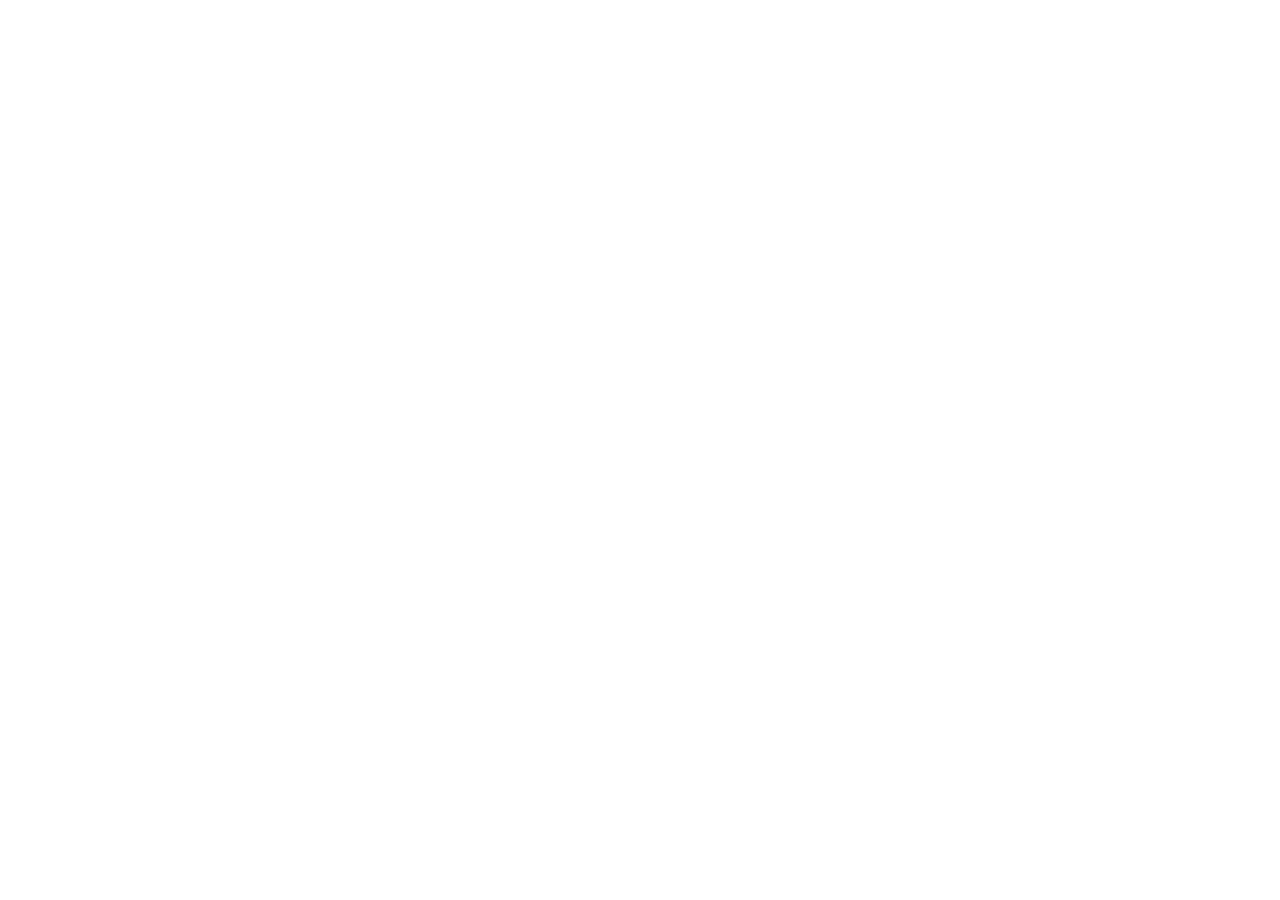
==== index.html @ 4ba73772 "Init : création du dépôt, arborescence des fichiers et structure HTML de base" ====
<!DOCTYPE html>
<html lang="fr">
<head> 
<meta charset="UTF-8"> 
<meta name="viewport" content="width=device-width, initial-scale=1.0"> 
<title>AfriTalent — Accueil</title> 
<!-- Bootstrap 5 via CDN : feuille de style --> 
<link 
href="https://cdn.jsdelivr.net/npm/bootstrap@5.3.0/dist/css/bootstrap.min.css" 
rel="stylesheet"> 
<!-- Votre feuille de style personnelle --> 
<link rel="stylesheet" href="css/style.css">
</head>
<body> 
<!-- Le contenu de la page sera ajoute ici --> 
<!-- Bootstrap 5 via CDN : script JavaScript --> 
<script 
src="https://cdn.jsdelivr.net/npm/bootstrap@5.3.0/dist/js/bootstrap.bundle.min.js"
></script> 
<!-- Votre script JavaScript --> 
<script src="js/main.js"></script>
</body>
</html>
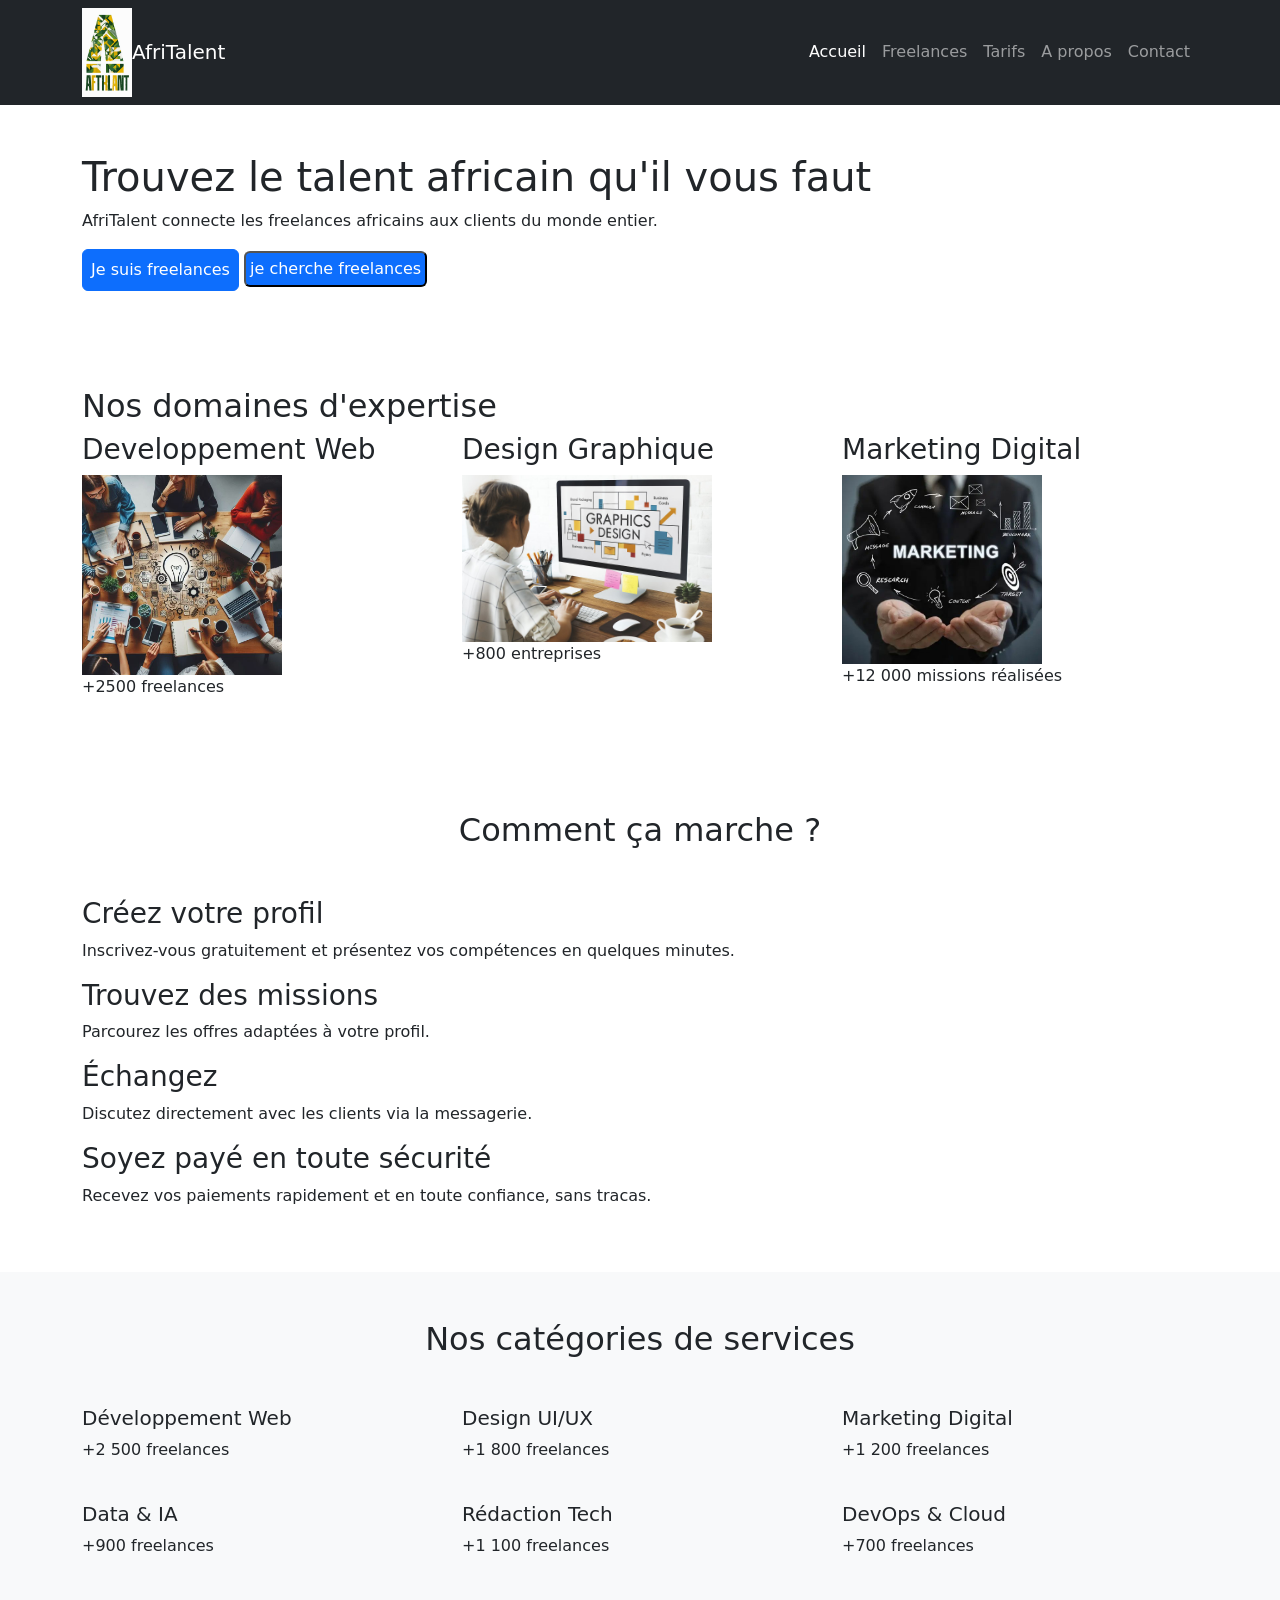
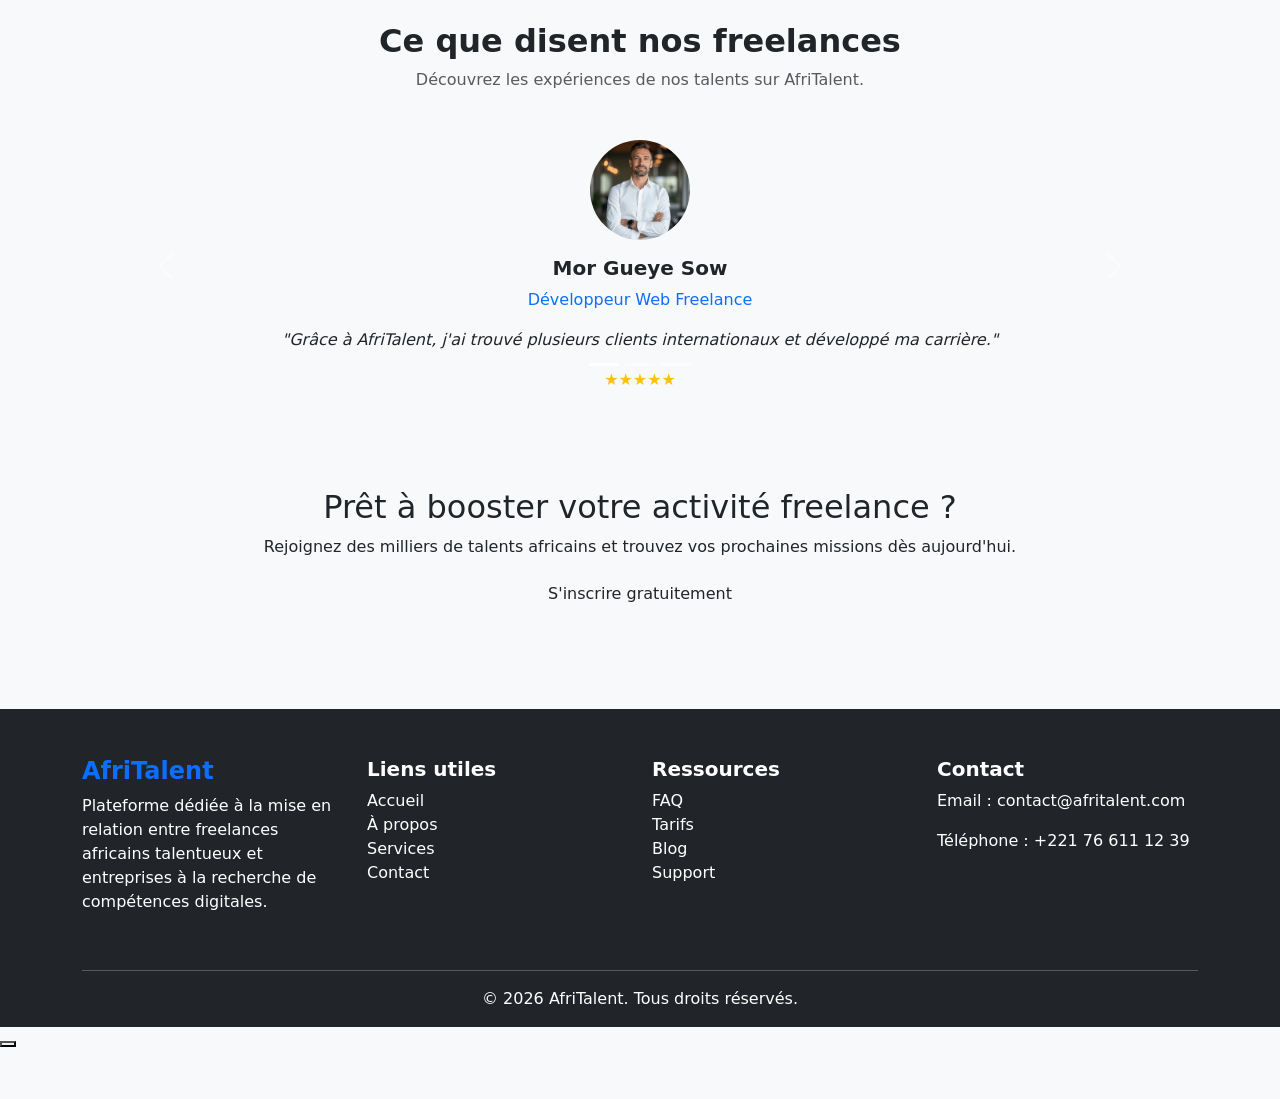
==== commit 69378272: "HTML : structure complète des 5 pages avec sections et contenu texte" ====
--- a/index.html
+++ b/index.html
@@ -13,6 +13,286 @@
 </head>
 <body> 
 <!-- Le contenu de la page sera ajoute ici --> 
+ <!-- Navigation Bootstrap commune a toutes les pages --> 
+<nav class="navbar navbar-expand-lg navbar-dark bg-dark"> 
+<div class="container"> 
+  <img src="images/logo Image 2026-06-12 at 01.43.27.jpeg" alt="" width="50">
+
+<a class="navbar-brand" href="index.html">AfriTalent</a> 
+
+<button class="navbar-toggler" type="button" 
+data-bs-toggle="collapse" 
+data-bs-target="#navMenu" 
+aria-controls="navMenu" 
+aria-expanded="false" 
+aria-label="Toggle navigation"> 
+<span class="navbar-toggler-icon"></span> 
+</button> 
+<div class="collapse navbar-collapse" id="navMenu"> 
+<ul class="navbar-nav ms-auto"> 
+<li class="nav-item"><a class="nav-link active" 
+href="index.html">Accueil</a></li> 
+<li class="nav-item"><a class="nav-link" 
+href="freelances.html">Freelances</a></li> 
+<li class="nav-item"><a class="nav-link" 
+href="tarifs.html">Tarifs</a></li> 
+<li class="nav-item"><a class="nav-link" href="about.html">A 
+propos</a></li> <li class="nav-item"><a class="nav-link" 
+href="contact.html">Contact</a></li> 
+</ul> 
+</div> 
+</div> 
+</nav>
+<!-- Contenu principal --> 
+<main> 
+<!-- Section Hero : accroche principale --> 
+<section id="hero"> 
+<div class="container py-5"> 
+<h1>Trouvez le talent africain qu'il vous faut</h1> 
+<p>AfriTalent connecte les freelances africains aux clients du 
+monde entier.</p> 
+<a href="freelances.html" class="btn btn-primary  p-2 rounded">Je suis freelances</a> 
+<button class="text-white bg-primary p-1 rounded">je cherche freelances</button>
+</div> 
+</section> 
+<!-- Section Services --> 
+<section id="services"> 
+<div class="container py-5"> 
+<h2>Nos domaines d'expertise</h2> 
+<div class="row"> <div class="col-md-4"> 
+<h3>Developpement Web</h3>
+<img src="images/imageDevWeb.jpeg" alt="" width="200px">
+<P>+2500 freelances</P>
+</div> 
+<div class="col-md-4"> 
+<h3>Design Graphique</h3> 
+<img src="images/disignGraph 2026-05-16 at 15.49.54.jpeg" alt="" width="250px">
+<p>+800 entreprises</p> 
+</div> 
+<div class="col-md-4"> 
+<h3>Marketing Digital</h3> 
+<img src="images/marktingPHOTO2026-05-16 at 15.49.54.jpeg" alt="" width="200px">
+<p> +12 000 missions réalisées</p> 
+</div> 
+</div> 
+</div> 
+</section> 
+<section class="how-it-works py-5">
+  <div class="container">
+    <h2 class="text-center mb-5">Comment ça marche ?</h2>
+    <div class="bento-grid">
+      <div class="bento-item bento-large">
+        <i class="bi bi-person-plus-fill"></i>
+        <h3>Créez votre profil</h3>
+        <p>Inscrivez-vous gratuitement et présentez vos compétences en quelques minutes.</p>
+      </div>
+      <div class="bento-item">
+        <i class="bi bi-search"></i>
+        <h3>Trouvez des missions</h3>
+        <p>Parcourez les offres adaptées à votre profil.</p>
+      </div>
+      <div class="bento-item">
+        <i class="bi bi-chat-dots-fill"></i>
+        <h3>Échangez</h3>
+        <p>Discutez directement avec les clients via la messagerie.</p>
+      </div>
+      <div class="bento-item bento-wide">
+        <i class="bi bi-cash-coin"></i>
+        <h3>Soyez payé en toute sécurité</h3>
+        <p>Recevez vos paiements rapidement et en toute confiance, sans tracas.</p>
+      </div>
+    </div>
+  </div>
+</section>
+
+<section class="categories py-5 bg-light">
+  <div class="container">
+    <h2 class="text-center mb-5">Nos catégories de services</h2>
+    <div class="row g-4">
+      <div class="col-md-4 col-sm-6">
+        <div class="category-card">
+          <i class="bi bi-code-slash"></i>
+          <h5>Développement Web</h5>
+          <p>+2 500 freelances</p>
+        </div>
+      </div>
+      <div class="col-md-4 col-sm-6">
+        <div class="category-card">
+          <i class="bi bi-palette-fill"></i>
+          <h5>Design UI/UX</h5>
+          <p>+1 800 freelances</p>
+        </div>
+      </div>
+      <div class="col-md-4 col-sm-6">
+        <div class="category-card">
+          <i class="bi bi-megaphone-fill"></i>
+          <h5>Marketing Digital</h5>
+          <p>+1 200 freelances</p>
+        </div>
+      </div>
+      <div class="col-md-4 col-sm-6">
+        <div class="category-card">
+          <i class="bi bi-bar-chart-fill"></i>
+          <h5>Data & IA</h5>
+          <p>+900 freelances</p>
+        </div>
+      </div>
+      <div class="col-md-4 col-sm-6">
+        <div class="category-card">
+          <i class="bi bi-pencil-square"></i>
+          <h5>Rédaction Tech</h5>
+          <p>+1 100 freelances</p>
+        </div>
+      </div>
+      <div class="col-md-4 col-sm-6">
+        <div class="category-card">
+          <i class="bi bi-cloud-fill"></i>
+          <h5>DevOps & Cloud</h5>
+          <p>+700 freelances</p>
+        </div>
+      </div>
+    </div>
+  </div>
+
+
+
+  <section class="testimonials py-5">
+  <div class="container">
+    <div class="text-center mb-5">
+      <h2 class="fw-bold">Ce que disent nos freelances</h2>
+      <p class="text-muted">Découvrez les expériences de nos talents sur AfriTalent.</p>
+    </div>
+
+    <div id="testimonialCarousel" class="carousel slide" data-bs-ride="carousel">
+      <div class="carousel-inner">
+
+        <div class="carousel-item active">
+          <div class="testimonial-card text-center mx-auto">
+            <img src="images/Image temoignage 2026-05-16 at 17.05.01.jpeg" class="rounded-circle mb-3" width="100" height="100" alt="">
+            <h5 class="fw-bold">Mor Gueye Sow</h5>
+            <p class="text-primary">Développeur Web Freelance</p>
+            <p class="fst-italic">"Grâce à AfriTalent, j'ai trouvé plusieurs clients internationaux et développé ma carrière."</p>
+            <div class="text-warning">★★★★★</div>
+          </div>
+        </div>
+
+        <div class="carousel-item">
+          <div class="testimonial-card text-center mx-auto">
+            <img src="images/temoi2 Image 2026-06-11 at 23.25.56.jpeg" class="rounded-circle mb-3" width="100" height="100" alt="">
+            <h5 class="fw-bold">Diarra Diongue</h5>
+            <p class="text-primary">Graphiste Designer</p>
+            <p class="fst-italic">"Une plateforme simple et efficace pour mettre en valeur mes créations et trouver des projets."</p>
+            <div class="text-warning">★★★★★</div>
+          </div>
+        </div>
+
+        <div class="carousel-item">
+          <div class="testimonial-card text-center mx-auto">
+            <img src="images/temoignage3 Image 2026-05-16 at 17.05.01.jpeg" class="rounded-circle mb-3" width="100" height="100" alt="">
+            <h5 class="fw-bold">Nene Touré</h5>
+            <p class="text-primary">Community Manager</p>
+            <p class="fst-italic">"AfriTalent m'a permis de collaborer avec des entreprises sérieuses et d'élargir mon réseau."</p>
+            <div class="text-warning">★★★★☆</div>
+          </div>
+        </div>
+
+      </div>
+
+      <button class="carousel-control-prev" type="button" data-bs-target="#testimonialCarousel" data-bs-slide="prev">
+        <span class="carousel-control-prev-icon"></span>
+      </button>
+      <button class="carousel-control-next" type="button" data-bs-target="#testimonialCarousel" data-bs-slide="next">
+        <span class="carousel-control-next-icon"></span>
+      </button>
+
+      <div class="carousel-indicators">
+        <button type="button" data-bs-target="#testimonialCarousel" data-bs-slide-to="0" class="active"></button>
+        <button type="button" data-bs-target="#testimonialCarousel" data-bs-slide-to="1"></button>
+        <button type="button" data-bs-target="#testimonialCarousel" data-bs-slide-to="2"></button>
+      </div>
+    </div>
+  </div>
+</section>
+
+<!--  CTA -->
+<section class="cta-section">
+  <div class="cta-overlay">
+    <div class="container text-center text-dark py-5">
+      <h2 class="cta-title">Prêt à booster votre activité freelance ?</h2>
+      <p class="cta-text">Rejoignez des milliers de talents africains et trouvez vos prochaines missions dès aujourd'hui.</p>
+      <a href="#" class="btn btn-cta">S'inscrire gratuitement</a>
+    </div>
+  </div>
+</section>
+
+<!-- PIED --> 
+
+
+<footer class="bg-dark text-white pt-5 pb-3 mt-5">
+  <div class="container">
+    <div class="row">
+
+      <div class="col-md-3 mb-4 ">
+        <h4 class="fw-bold text-primary">AfriTalent</h4>
+        <p>
+          Plateforme dédiée à la mise en relation entre freelances africains 
+          talentueux et entreprises à la recherche de compétences digitales.
+        </p>
+      </div>
+
+      
+      <div class="col-md-3 mb-4">
+        <h5 class="fw-bold">Liens utiles</h5>
+        <ul class="list-unstyled">
+          <li><a href="index.html" class="text-white text-decoration-none">Accueil</a></li>
+          <li><a href="about.html" class="text-white text-decoration-none">À propos</a></li>
+          <li><a href="services.html" class="text-white text-decoration-none">Services</a></li>
+          <li><a href="contact.html" class="text-white text-decoration-none">Contact</a></li>
+        </ul>
+      </div>
+
+      
+      <div class="col-md-3 mb-4">
+        <h5 class="fw-bold">Ressources</h5>
+        <ul class="list-unstyled">
+          <li><a href="#" class="text-white text-decoration-none">FAQ</a></li>
+          <li><a href="#" class="text-white text-decoration-none">Tarifs</a></li>
+          <li><a href="#" class="text-white text-decoration-none">Blog</a></li>
+          <li><a href="#" class="text-white text-decoration-none">Support</a></li>
+        </ul>
+      </div>
+
+     
+      <div class="col-md-3 mb-4">
+        <h5 class="fw-bold">Contact</h5>
+        <p>Email : contact@afritalent.com</p>
+        <p>Téléphone : +221 76 611 12 39</p>
+
+        
+        <div class="d-flex gap-3 fs-4">
+          <a href="#" class="text-white"><i class="bi bi-facebook"></i></a>
+          <a href="#" class="text-white"><i class="bi bi-instagram"></i></a>
+          <a href="#" class="text-white"><i class="bi bi-linkedin"></i></a>
+          <a href="#" class="text-white"><i class="bi bi-twitter-x"></i></a>
+        </div>
+      </div>
+
+    </div>
+
+   
+    <hr class="border-light">
+    <div class="text-center">
+      <p class="mb-0">
+        &copy; 2026 AfriTalent. Tous droits réservés.
+      </p>
+    </div>
+  </div>
+</footer>
+
+<button id="backToTop" class="back-to-top" title="Retour en haut">
+  <i class="bi bi-arrow-up"></i>
+</button>
+
 <!-- Bootstrap 5 via CDN : script JavaScript --> 
 <script 
 src="https://cdn.jsdelivr.net/npm/bootstrap@5.3.0/dist/js/bootstrap.bundle.min.js"
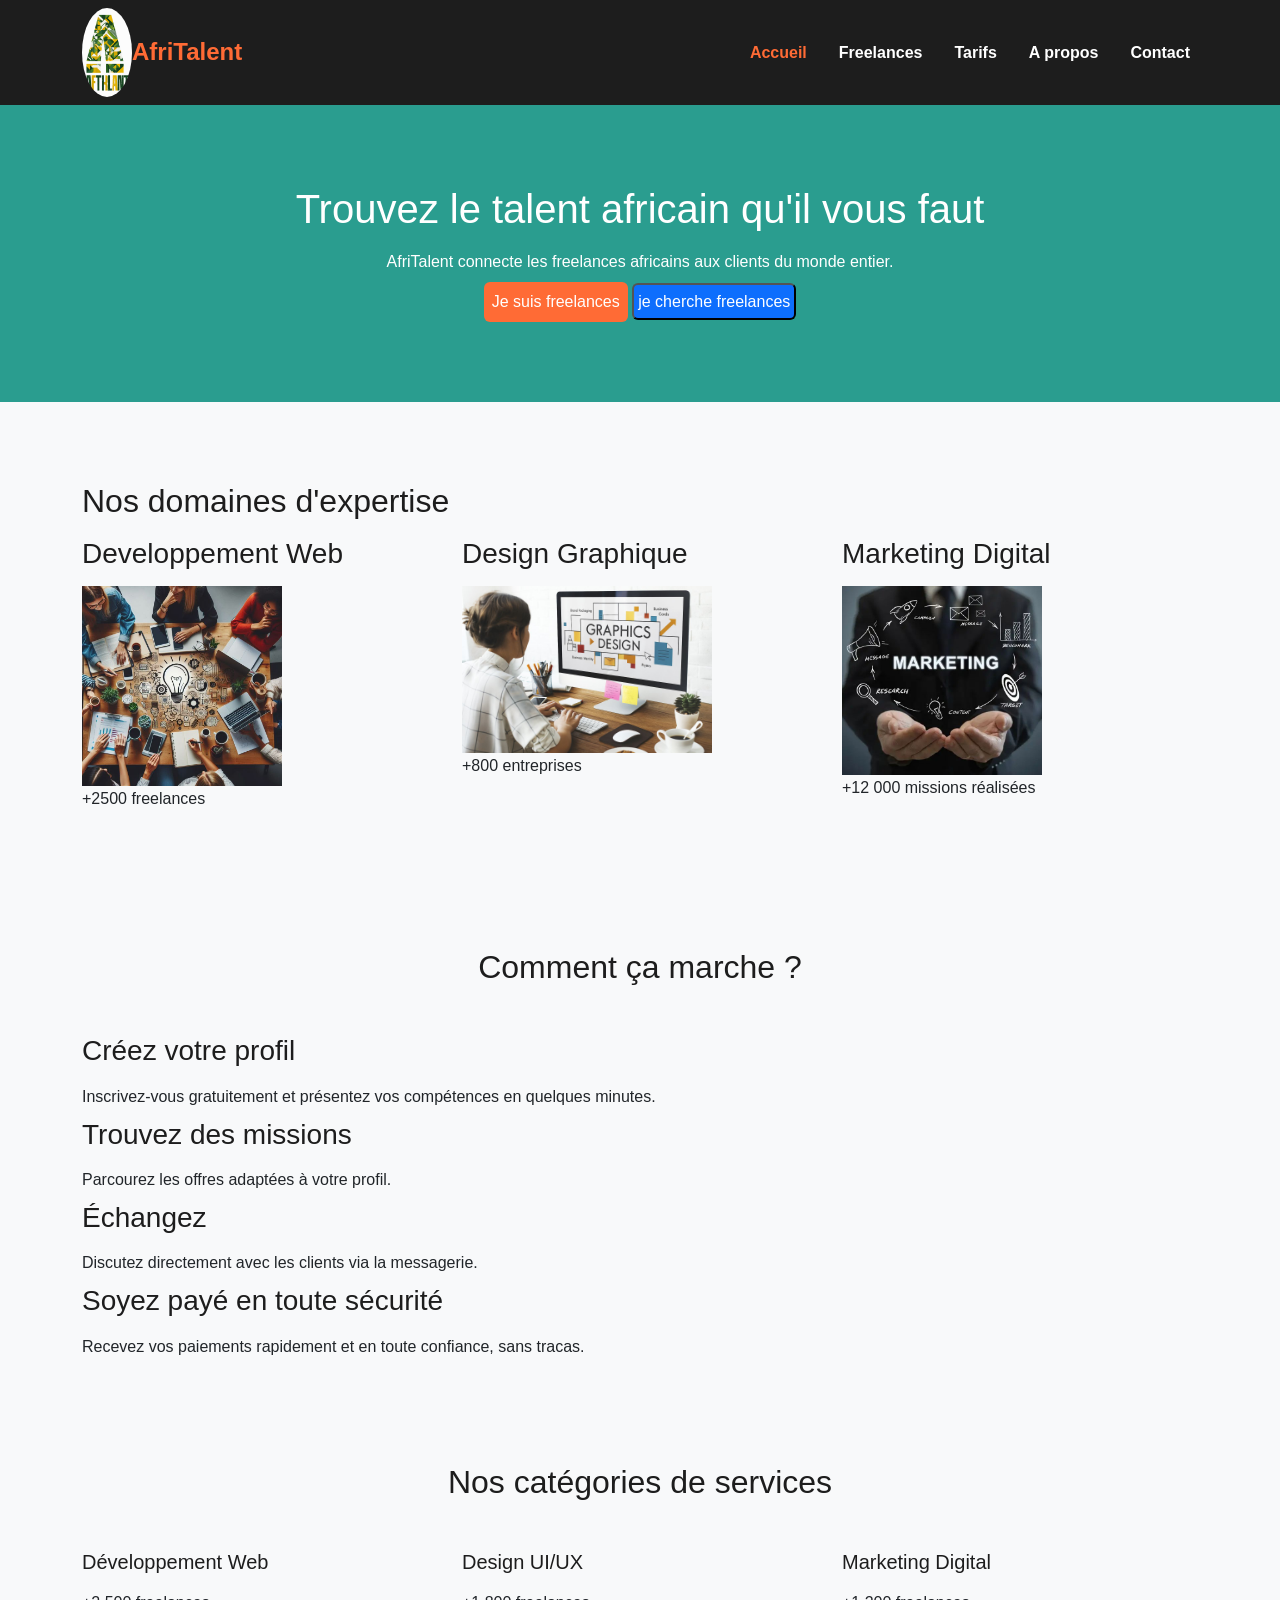
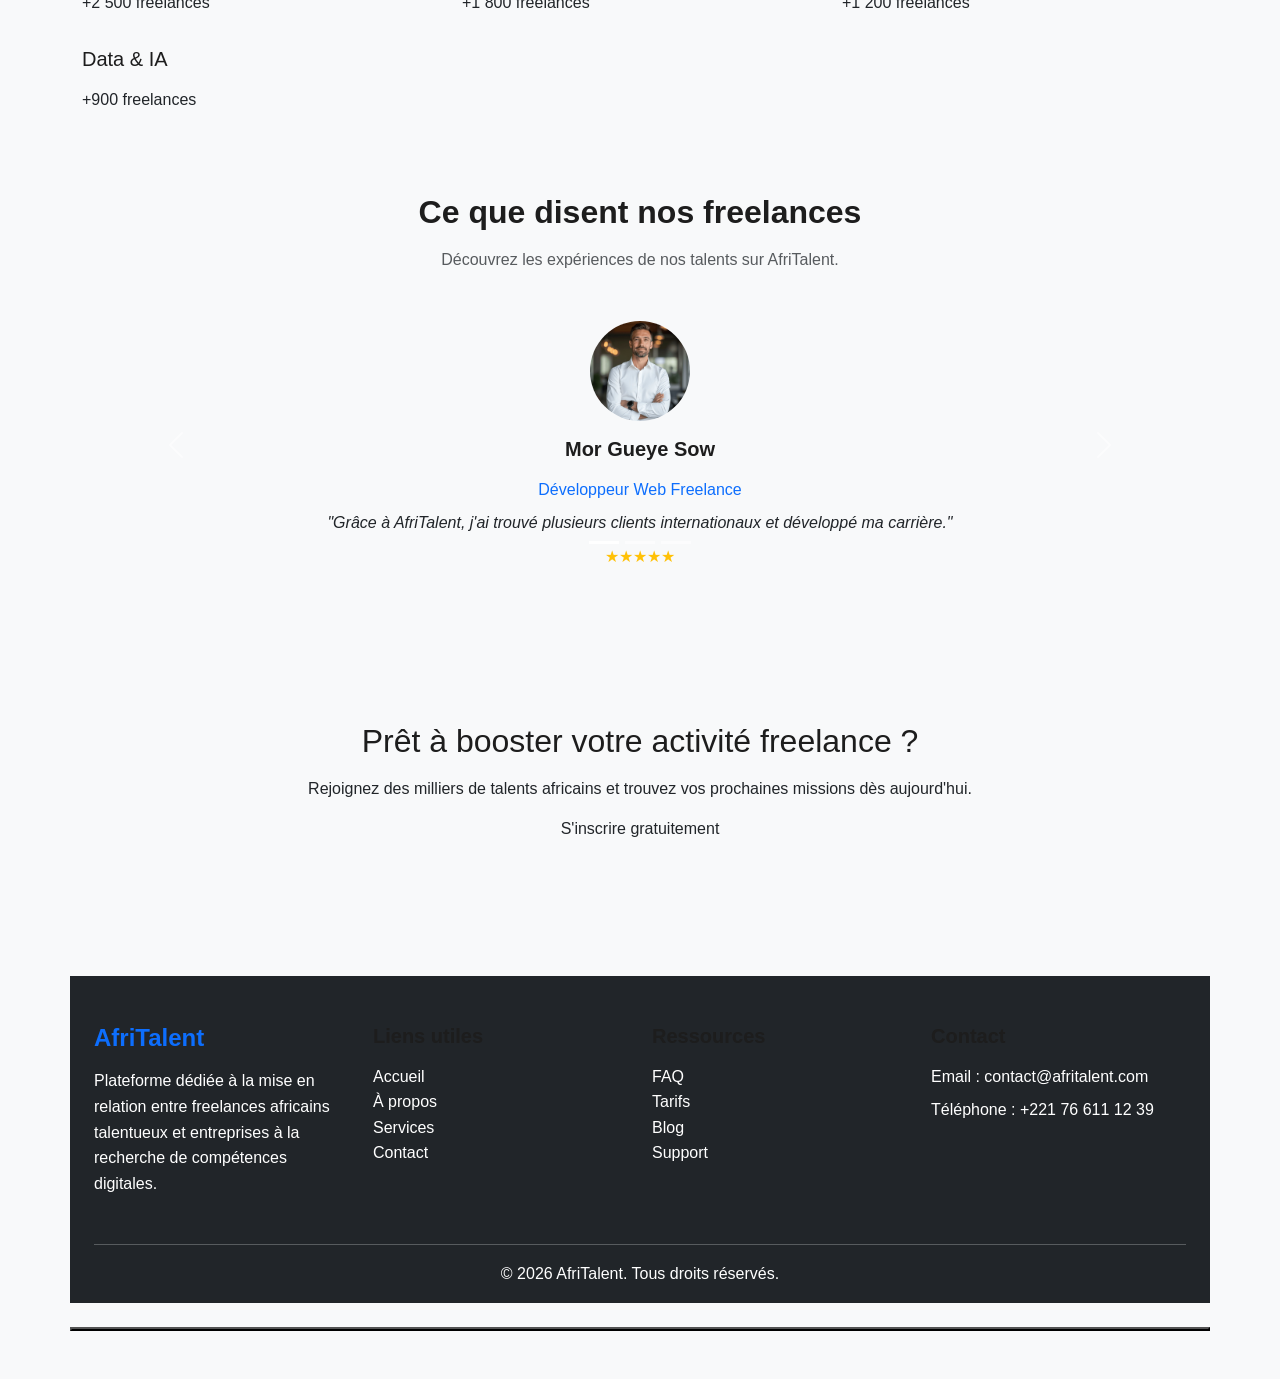
==== commit 6a1b99aa: "CSS : variables, typographie, layout général et styles de base" ====
--- a/index.html
+++ b/index.html
@@ -137,25 +137,7 @@
           <p>+900 freelances</p>
         </div>
       </div>
-      <div class="col-md-4 col-sm-6">
-        <div class="category-card">
-          <i class="bi bi-pencil-square"></i>
-          <h5>Rédaction Tech</h5>
-          <p>+1 100 freelances</p>
-        </div>
-      </div>
-      <div class="col-md-4 col-sm-6">
-        <div class="category-card">
-          <i class="bi bi-cloud-fill"></i>
-          <h5>DevOps & Cloud</h5>
-          <p>+700 freelances</p>
-        </div>
-      </div>
-    </div>
-  </div>
-
-
-
+      
   <section class="testimonials py-5">
   <div class="container">
     <div class="text-center mb-5">
--- a/css/style.css
+++ b/css/style.css
@@ -0,0 +1,333 @@
+:root {
+  --color-primary: #FF6B35;     /* Orange africain */
+  --color-secondary: #2A9D8F;   /* Vert turquoise */
+  --color-dark: #1D1D1D;
+  --color-light: #F8F9FA;
+  --color-text: #333333;
+  --color-white: #FFFFFF;
+
+  --font-heading: 'Poppins', sans-serif;
+  --font-body: 'Open Sans', sans-serif;
+
+  --spacing-sm: 0.5rem;
+  --spacing-md: 1rem;
+  --spacing-lg: 2rem;
+
+  --radius: 8px;
+}
+
+/* ============================
+   GOOGLE FONTS
+============================ */
+@import url('https://fonts.googleapis.com/css2?family=Poppins:wght@600;700&family=Open+Sans:wght@400;600&display=swap');
+
+/* ============================
+   RESET CSS
+============================ */
+* {
+  margin: 0;
+  padding: 0;
+  box-sizing: border-box;
+}
+
+/* ============================
+   STYLES DE BASE
+============================ */
+body {
+  font-family: var(--font-body);0O 
+  color: var(--color-text);
+  background-color: var(--color-light);
+  line-height: 1.6;
+}
+
+h1, h2, h3, h4, h5 {
+  font-family: var(--font-heading);
+  color: var(--color-dark);
+  margin-bottom: var(--spacing-md);
+}
+
+p {
+  margin-bottom: var(--spacing-sm);
+}
+
+a {
+  text-decoration: none;
+}
+
+img {
+  max-width: 100%;
+  height: auto;
+}
+
+/* ============================
+   NAVBAR
+============================ */
+.navbar {
+  background-color: var(--color-dark) !important;
+  padding: var(--spacing-sm) var(--spacing-lg);
+}
+
+.navbar img {
+  border-radius: 50%;
+}
+
+.navbar-brand {
+  font-family: var(--font-heading);
+  font-weight: 700;
+  color: var(--color-primary) !important;
+  font-size: 1.5rem;
+}
+
+.navbar-nav .nav-link {
+  color: var(--color-white) !important;
+  font-weight: 600;
+  margin-left: var(--spacing-md);
+  transition: color 0.3s ease;
+}
+
+.navbar-nav .nav-link:hover,
+.navbar-nav .nav-link.active {
+  color: var(--color-primary) !important;
+}
+
+/* ============================
+   SECTIONS GÉNÉRALES
+============================ */
+section {
+  padding: var(--spacing-lg) 0;
+}
+
+#hero {
+  background-color: var(--color-secondary);
+  color: var(--color-white);
+  text-align: center;
+}
+
+#hero h1 {
+  color: var(--color-white);
+}
+
+#hero .btn-primary {
+  background-color: var(--color-primary);
+  border: none;
+}
+
+/*  SEc tir page */
+.page-header {
+  text-align: center;
+}
+
+.page-header h1 {
+  color: var(--color-secondary);
+}
+
+/* ============================
+   CARTES FREELANCES
+============================ */
+.card {
+  border: none;
+  border-radius: var(--radius);
+  box-shadow: 0 2px 10px rgba(0, 0, 0, 0.08);
+  transition: transform 0.3s ease, box-shadow 0.3s ease;
+}
+
+.card:hover {
+  transform: translateY(-5px);
+  box-shadow: 0 6px 18px rgba(0, 0, 0, 0.15);
+}
+
+.card-img-top {
+  border: 3px solid var(--color-primary);
+  object-fit: cover;
+  aspect-ratio: 1 / 1;
+}
+
+.card-title {
+  font-family: var(--font-heading);
+  font-weight: 700;
+}
+
+.card-text {
+  font-size: 0.9rem;
+  color: var(--color-text);
+}
+
+/* ============================
+   BOUTONS "VOIR LE PROFIL"
+============================ */
+.card .btn {
+  border-radius: var(--radius);
+  font-weight: 600;
+  margin-top: var(--spacing-sm);
+}
+
+
+/* ============================
+   BANNIÈRE TARIFS (HERO SOMBRE)
+============================ */
+.bg-dark.text-white.text-center {
+  background-color: var(--color-dark) !important;
+}
+
+.bg-dark.text-white.text-center h1 {
+  color: var(--color-white);
+}
+
+/* ============================
+   CARTES TARIFS
+============================ */
+.card.h-100.shadow-sm,
+.card.h-100.shadow {
+  border-radius: var(--radius);
+  transition: transform 0.3s ease, box-shadow 0.3s ease;
+}
+
+.card.h-100.shadow-sm:hover,
+.card.h-100.shadow:hover {
+  transform: translateY(-6px);
+}
+
+/* Carte "Pro" mise en avant */
+.card.border-primary {
+  border-width: 2px !important;
+  border-color: var(--color-primary) !important;
+  position: relative;
+}
+
+.card.border-primary .badge.bg-warning {
+  background-color: var(--color-primary) !important;
+  color: var(--color-white) !important;
+}
+
+/* Prix */
+.card h2.display-5 {
+  color: var(--color-secondary);
+  font-family: var(--font-heading);
+}
+
+/* Liste des fonctionnalités */
+.list-group-item {
+  border: none;
+  font-size: 0.9rem;
+}
+
+/* Boutons des cartes */
+.card .btn {
+  border-radius: var(--radius);
+  font-weight: 600;
+}
+
+.btn-outline-primary {
+  border-color: var(--color-primary);
+  color: var(--color-primary);
+}
+
+.btn-outline-primary:hover {
+  background-color: var(--color-primary);
+  border-color: var(--color-primary);
+  color: var(--color-white);
+}
+
+.btn-primary {
+  background-color: var(--color-primary);
+  border-color: var(--color-primary);
+}
+
+.btn-primary:hover {
+  background-color: var(--color-secondary);
+  border-color: var(--color-secondary);
+}
+
+/* =FAQ ACCORDÉON*/
+.accordion-button {
+  font-family: var(--font-heading);
+  color: var(--color-dark);
+}
+
+.accordion-button:not(.collapsed) {
+  background-color: var(--color-light);
+  color: var(--color-primary);
+}
+
+.accordion-button:focus {
+  box-shadow: none;
+  border-color: var(--color-primary);
+}
+
+.accordion-item {
+  border-radius: var(--radius) !important;
+  overflow: hidden;
+}
+
+
+/* ============================
+   BANNIÈRE À PROPOS
+============================ */
+.bg-primary.text-white.text-center {
+  background-color: var(--color-primary) !important;
+}
+
+.bg-primary.text-white.text-center h1 {
+  color: var(--color-white);
+}
+
+/* =SEC  HIST= */
+.container h2.fw-bold {
+  font-family: var(--font-heading);
+  color: var(--color-dark);
+}
+
+.container .text-primary.text-uppercase {
+  color: var(--color-secondary) !important;
+  letter-spacing: 1px;
+}
+
+.container img.rounded-4 {
+  border: 4px solid var(--color-light);
+}
+
+/* =SECTION equi= */
+.card.border-0.shadow-sm {
+  border-radius: var(--radius);
+  transition: transform 0.3s ease, box-shadow 0.3s ease;
+}
+
+.card.border-0.shadow-sm:hover {
+  transform: translateY(-6px);
+  box-s }
+
+  /* =
+  form CONTA= */
+.card.border-0.shadow-sm {
+  border-radius: var(--radius);
+}
+
+.card h4.fw-bold {
+  font-family: var(--font-heading);
+  color: var(--color-dark);
+}
+
+.form-label {
+  color: var(--color-text);
+}
+
+.form-control,
+.form-select {
+  border-radius: var(--radius);
+  border: 1px solid #ddd;
+  padding: 0.6rem 0.75rem;
+}
+
+.form-control:focus,
+.form-select:focus {
+  border-color: var(--color-primary);
+  box-shadow: 0 0 0 0.2rem rgba(255, 107, 53, 0.15);
+}
+
+.form-check-input:checked {
+  background-color: var(--color-primary);
+  border-color: var(--color-primary);
+}
+
+
+
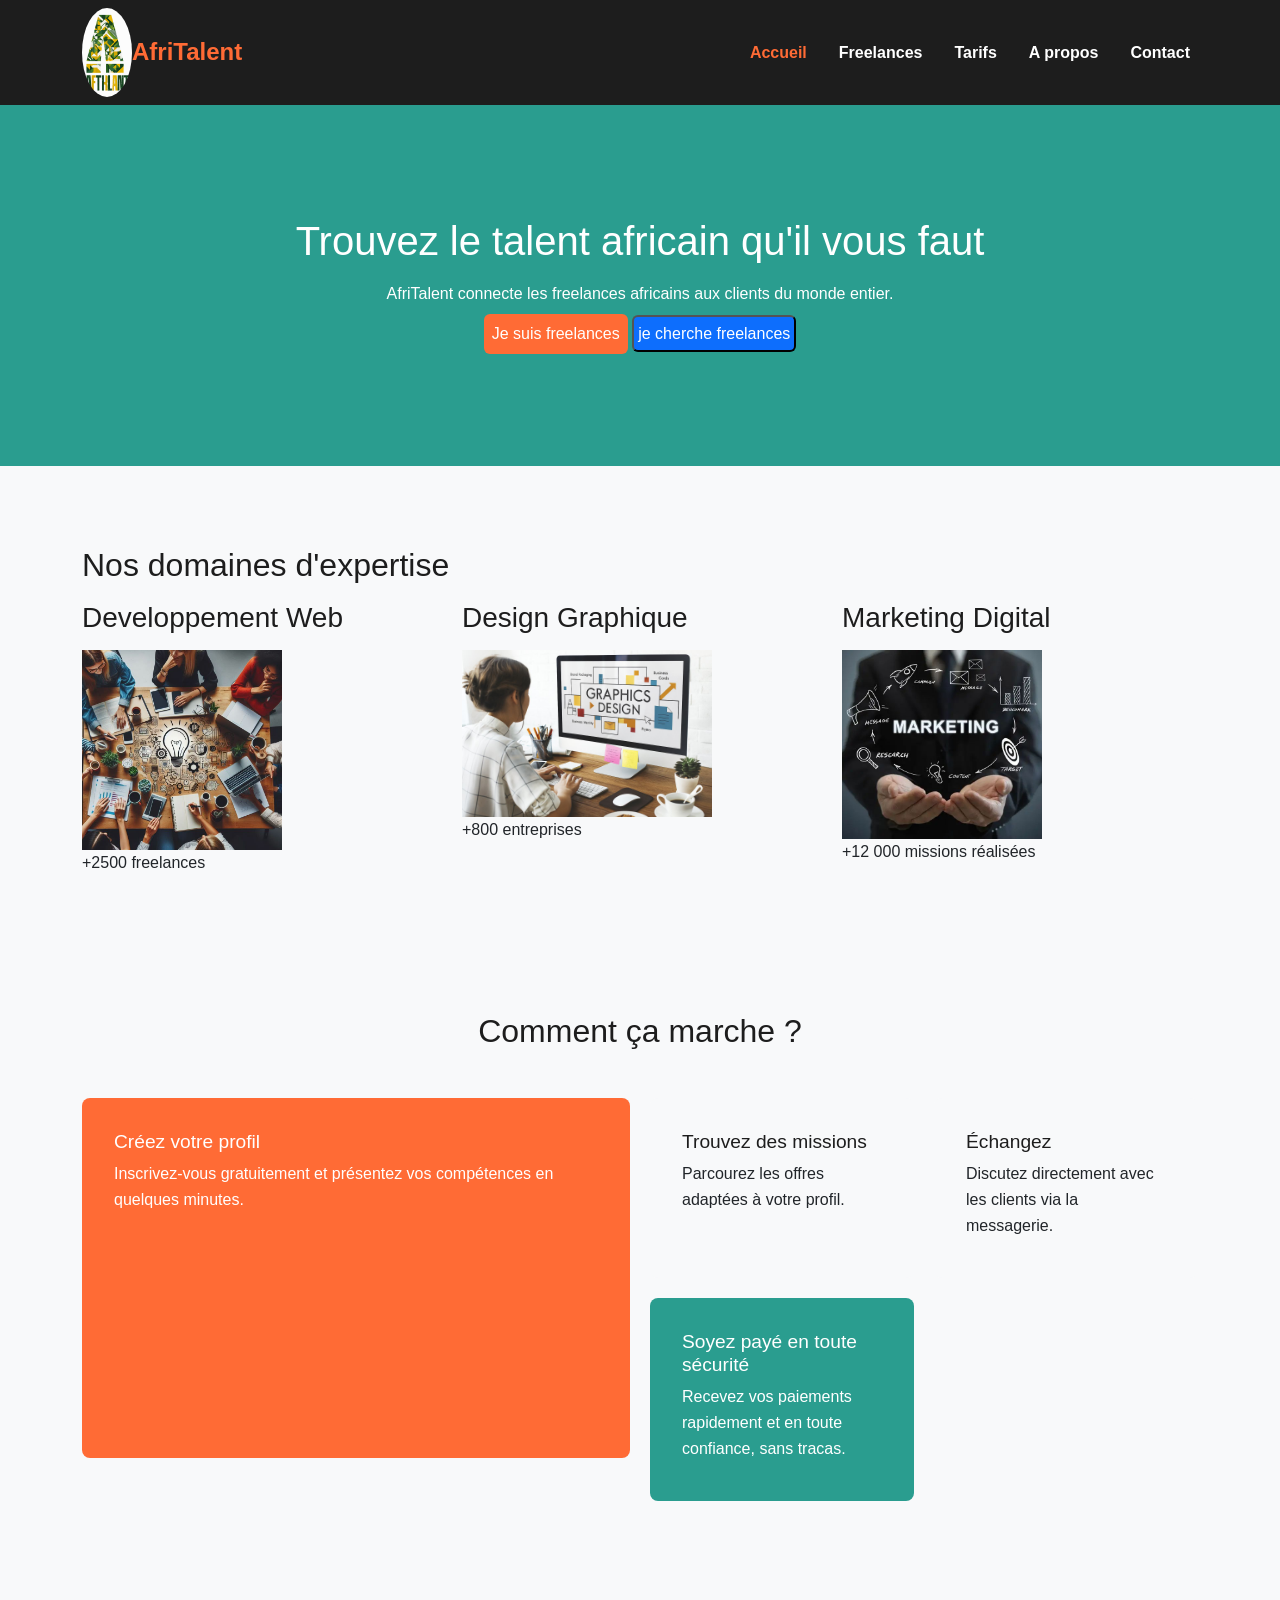
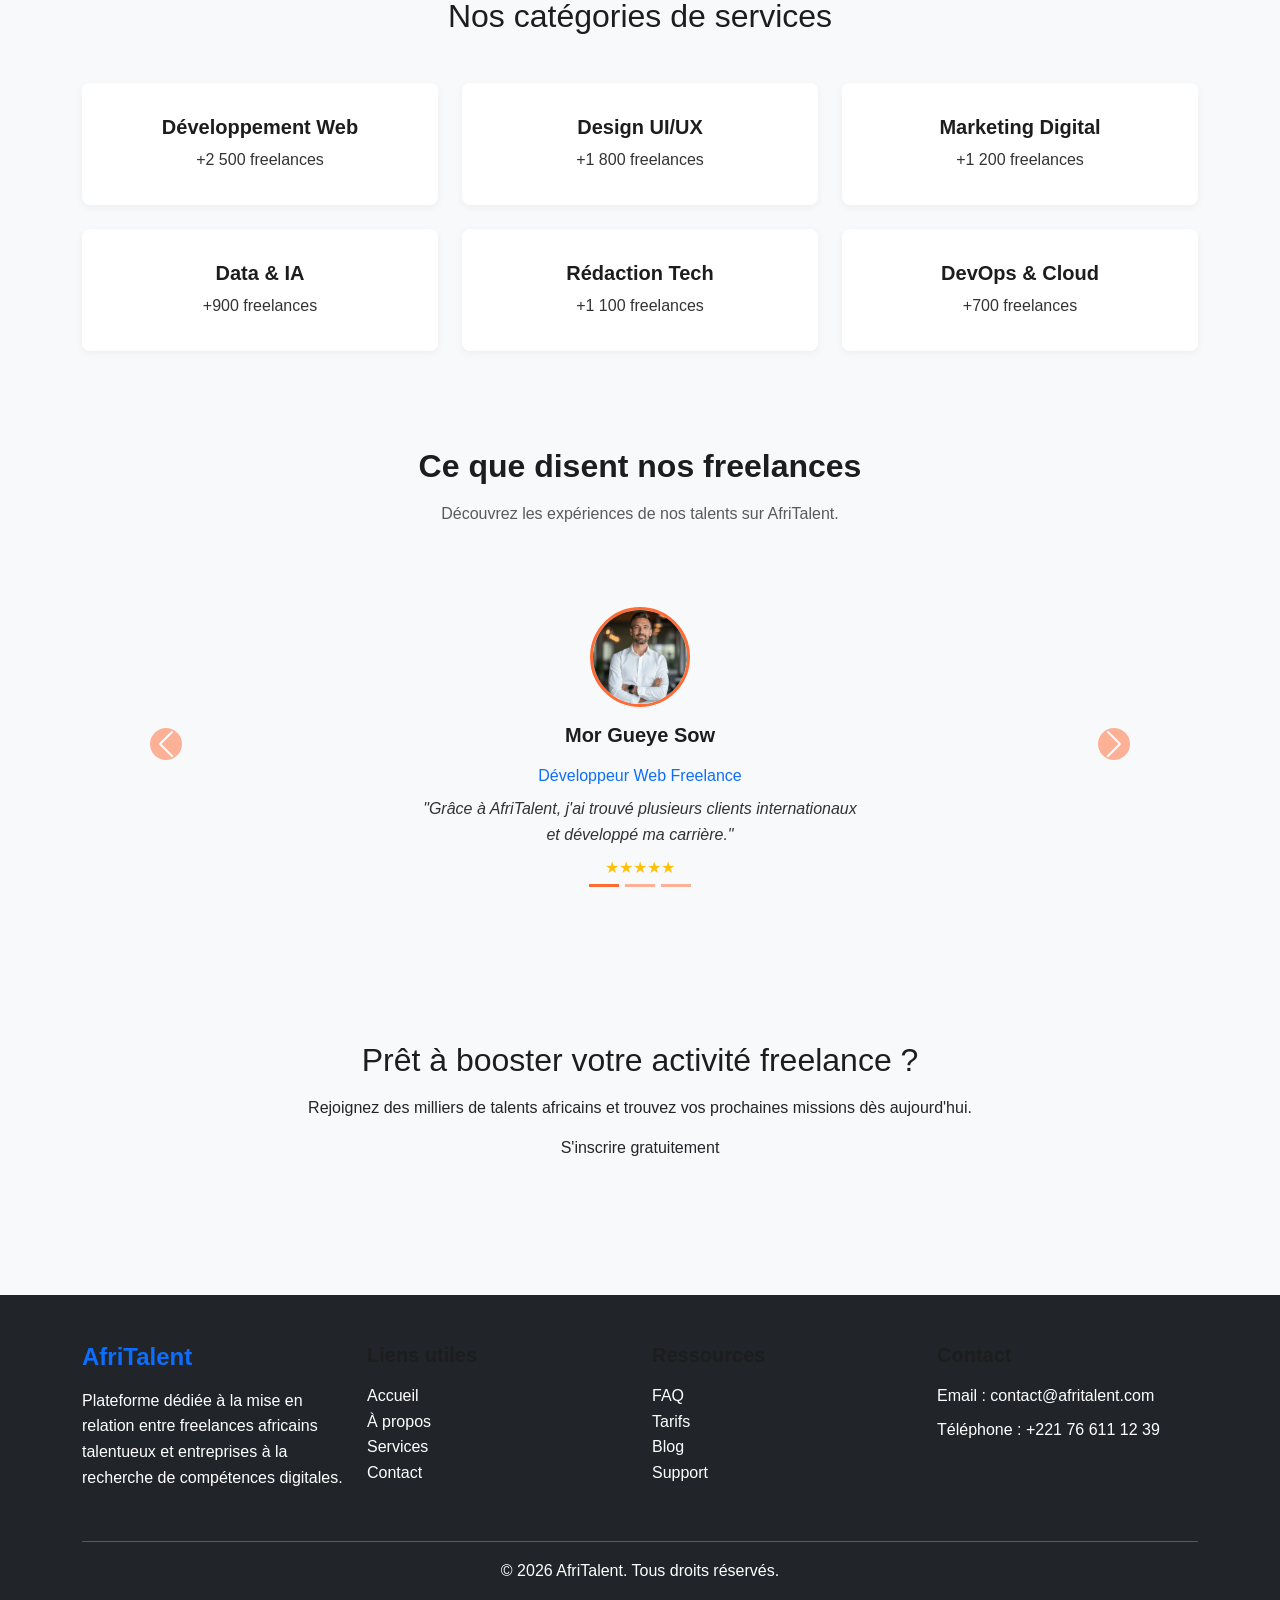
==== commit 59b5db4e: "S : compteurs animés au scroll et animations fade-in des sections" ====
--- a/index.html
+++ b/index.html
@@ -5,8 +5,7 @@
 <meta name="viewport" content="width=device-width, initial-scale=1.0"> 
 <title>AfriTalent — Accueil</title> 
 <!-- Bootstrap 5 via CDN : feuille de style --> 
-<link 
-href="https://cdn.jsdelivr.net/npm/bootstrap@5.3.0/dist/css/bootstrap.min.css" 
+ <link href="https://cdn.jsdelivr.net/npm/bootstrap@5.3.0/dist/css/bootstrap.min.css" 
 rel="stylesheet"> 
 <!-- Votre feuille de style personnelle --> 
 <link rel="stylesheet" href="css/style.css">
@@ -46,8 +45,8 @@
 <!-- Contenu principal --> 
 <main> 
 <!-- Section Hero : accroche principale --> 
-<section id="hero"> 
-<div class="container py-5"> 
+<section id="hero" class="section-fade" > 
+<div class="container py-5"  > 
 <h1>Trouvez le talent africain qu'il vous faut</h1> 
 <p>AfriTalent connecte les freelances africains aux clients du 
 monde entier.</p> 
@@ -56,20 +55,20 @@
 </div> 
 </section> 
 <!-- Section Services --> 
-<section id="services"> 
-<div class="container py-5"> 
+<section id="services" class="section-fade"> 
+<div class="container py-5" fade-in> 
 <h2>Nos domaines d'expertise</h2> 
 <div class="row"> <div class="col-md-4"> 
 <h3>Developpement Web</h3>
 <img src="images/imageDevWeb.jpeg" alt="" width="200px">
 <P>+2500 freelances</P>
 </div> 
-<div class="col-md-4"> 
+<div class="col-md-4" fade-in> 
 <h3>Design Graphique</h3> 
 <img src="images/disignGraph 2026-05-16 at 15.49.54.jpeg" alt="" width="250px">
 <p>+800 entreprises</p> 
 </div> 
-<div class="col-md-4"> 
+<div class="col-md-4" fade-in> 
 <h3>Marketing Digital</h3> 
 <img src="images/marktingPHOTO2026-05-16 at 15.49.54.jpeg" alt="" width="200px">
 <p> +12 000 missions réalisées</p> 
@@ -105,10 +104,11 @@
   </div>
 </section>
 
-<section class="categories py-5 bg-light">
+
+<section class="categories py-5 bg-light" class="section-fade">
   <div class="container">
     <h2 class="text-center mb-5">Nos catégories de services</h2>
-    <div class="row g-4">
+    <div class="row g-4" fade-in>
       <div class="col-md-4 col-sm-6">
         <div class="category-card">
           <i class="bi bi-code-slash"></i>
@@ -116,27 +116,47 @@
           <p>+2 500 freelances</p>
         </div>
       </div>
-      <div class="col-md-4 col-sm-6">
+      <div class="col-md-4 col-sm-6" fade-in>
         <div class="category-card">
           <i class="bi bi-palette-fill"></i>
           <h5>Design UI/UX</h5>
           <p>+1 800 freelances</p>
         </div>
       </div>
-      <div class="col-md-4 col-sm-6">
+      <div class="col-md-4 col-sm-6" fade-in>
         <div class="category-card">
           <i class="bi bi-megaphone-fill"></i>
           <h5>Marketing Digital</h5>
           <p>+1 200 freelances</p>
         </div>
       </div>
-      <div class="col-md-4 col-sm-6">
+      <div class="col-md-4 col-sm-6"fade-in>
         <div class="category-card">
           <i class="bi bi-bar-chart-fill"></i>
           <h5>Data & IA</h5>
           <p>+900 freelances</p>
         </div>
-      </div>
+      </div>                                                                   <div class="col-md-4 col-sm-6">
+        <div class="category-card" fade-in>
+          <i class="bi bi-pencil-square"></i>
+          <h5>Rédaction Tech</h5>
+          <p>+1 100 freelances</p>
+        </div>
+      </div>
+      <div class="col-md-4 col-sm-6" fade-in>
+        <div class="category-card">
+          <i class="bi bi-cloud-fill"></i>
+          <h5>DevOps & Cloud</h5>
+          <p>+700 freelances</p>
+        </div>
+      </div>
+    </div>
+  </div>
+  </Section>
+
+
+
+
       
   <section class="testimonials py-5">
   <div class="container">
--- a/css/style.css
+++ b/css/style.css
@@ -331,3 +331,520 @@
 
 
 
+/* HERO — TYPO= */
+#hero {
+  background-color: var(--color-secondary);
+  color: var(--color-white);
+  padding: 4rem 0;
+}
+
+.hero-title {
+  font-family: var(--font-heading);
+  font-size: 3rem;
+  font-weight: 700;
+  line-height: 1.2;
+  color: var(--color-white);
+}
+
+.text-highlight {
+  color: var(--color-primary);
+}
+
+.hero-text {
+  font-size: 1.15rem;
+  opacity: 0.9;
+  max-width: 500px;
+}
+
+.hero-image {
+  box-shadow: 0 10px 30px rgba(0, 0, 0, 0.2);
+}
+
+/* = CAM — BENTO GRID */
+.how-it-works h2 {
+  font-family: var(--font-heading);
+  color: var(--color-dark);
+}
+
+.bento-grid {
+  display: grid;
+  grid-template-columns: repeat(3, 1fr);
+  grid-template-rows: auto auto;
+  gap: var(--spacing-md);
+}
+
+.bento-item {
+  background-color: var(--color-light);
+  border-radius: var(--radius);
+  padding: var(--spacing-lg);
+  transition: transform 0.3s ease, box-shadow 0.3s ease;
+}
+
+.bento-item:hover {
+  transform: translateY(-5px);
+  box-shadow: 0 8px 20px rgba(0, 0, 0, 0.1);
+}
+
+.bento-item i {
+  font-size: 2rem;
+  color: var(--color-primary);
+  margin-bottom: var(--spacing-sm);
+}
+
+.bento-item h3 {
+  font-size: 1.2rem;
+  margin-bottom: var(--spacing-sm);
+}
+
+.bento-large {
+  grid-column: span 2;
+  grid-row: span 2;
+  background-color: var(--color-primary);
+  color: var(--color-white);
+}
+
+.bento-large i,
+.bento-large h3 {
+  color: var(--color-white);
+}
+
+.bento-wide {
+  grid-column: span 1;
+  grid-row: span 2;
+  background-color: var(--color-secondary);
+  color: var(--color-white);
+}
+
+.bento-wide i,
+.bento-wide h3 {
+  color: var(--color-white);
+}
+
+@media (max-width: 768px) {
+  .bento-grid {
+    grid-template-columns: 1fr;
+  }
+  .bento-large,
+  .bento-wide {
+    grid-column: span 1;
+    grid-row: span 1;
+  }
+}
+
+/* =cat de servicee */
+.categories h2 {
+  font-family: var(--font-heading);
+  color: var(--color-dark);
+}
+
+.category-card {
+  background-color: var(--color-white);
+  border-radius: var(--radius);
+  padding: var(--spacing-lg);
+  text-align: center;
+  height: 100%;
+  transition: transform 0.3s ease, box-shadow 0.3s ease, background-color 0.3s ease;
+  box-shadow: 0 2px 8px rgba(0, 0, 0, 0.05);
+}
+
+.category-card i {
+  font-size: 2.2rem;
+  color: var(--color-primary);
+  margin-bottom: var(--spacing-sm);
+  transition: color 0.3s ease;
+}
+
+.category-card h5 {
+  font-family: var(--font-heading);
+  font-weight: 700;
+  margin-bottom: var(--spacing-sm);
+}
+
+.category-card p {
+  color: var(--color-text);
+  margin-bottom: 0;
+}
+
+.category-card:hover {
+  transform: translateY(-8px) scale(1.02);
+  box-shadow: 0 10px 25px rgba(0, 0, 0, 0.12);
+  background-color: var(--color-primary);
+}
+
+.category-card:hover i,
+.category-card:hover h5,
+.category-card:hover p {
+  color: var(--color-white);
+}
+
+/* =
+   TÉM—  */
+.testimonials h2 {
+  font-family: var(--font-heading);
+  color: var(--color-dark);
+}
+
+.testimonial-card {
+  max-width: 500px;
+  padding: var(--spacing-lg);
+}
+
+.testimonial-card img {
+  border: 3px solid var(--color-primary);
+  object-fit: cover;
+}
+
+.testimonial-card h5 {
+font-family: var(--font-heading);
+}
+
+.testimonial-card p.fst-italic {
+  color: var(--color-text);
+}
+
+.carousel-control-prev-icon,
+.carousel-control-next-icon {
+  background-color: var(--color-primary);
+  border-radius: 50%;
+  padding: 1rem;
+}
+
+.carousel-indicators button {
+  background-color: var(--color-primary) !important;
+}
+
+
+
+/* 5 - RESPONSIVE/* Tablette : 768px et moins */
+@media (max-width: 768px) {
+  /* Hero : texte plus petit pour rentrer sur l’écran */
+  #hero h1, .hero-title {
+    font-size: 2.2rem;
+  }
+  
+  #hero p, .hero-text {
+    font-size: 1rem;
+    max-width: 100%;
+  }
+
+  /* Bento grid : 1 colonne sur tablette */
+  .bento-grid {
+    grid-template-columns: 1fr;
+  }
+  .bento-large,
+  .bento-wide {
+    grid-column: span 1;
+    grid-row: span 1;
+  }
+
+  /* Section Services : cartes moins larges */
+  #services .card {
+    margin-bottom: 1.5rem;
+  }
+
+  /* Section Tarifs : on annule le scale de la carte Pro */
+  .card.border-primary {
+    transform: scale(1);
+  }
+}
+
+/* Mobile : 375px et moins */
+@media (max-width: 375px) {
+  /* Navbar : logo plus petit */
+  .navbar-brand img {
+    width: 30px;
+    height: 30px;
+  }
+
+  .navbar {
+    padding: var(--spacing-sm);
+  }
+
+  /* Hero : boutons en colonne et full width */
+  #hero .d-flex {
+    flex-direction: column;
+  }
+  
+  #hero .btn {
+    width: 100%;
+    margin-bottom: 0.5rem;
+  }
+
+  #hero {
+    padding: 2rem 0;
+  }
+
+  /* Témoignages : moins de padding sur mobile */
+  #temoignages .card, .testimonial-card {
+    padding: 1.5rem ;
+  }
+
+  /* Footer : tout centré sur mobile */
+  footer .col-md-3 {
+    text-align: center;
+    margin-bottom: 2rem;
+  }
+
+  /* Sections : moins de padding sur mobile */
+  section {
+    padding: var(--spacing-md) 0;
+  }
+}
+
+
+/* ============================
+   DARK MODE
+============================ */
+body.dark-mode {
+  background-color: #121212;
+  color: #e0e0e0;
+}
+
+body.dark-mode .navbar {
+  background-color: #000 !important;
+}
+
+body.dark-mode .card,
+body.dark-mode .bento-item,
+body.dark-mode .category-card,
+body.dark-mode .accordion-item,
+body.dark-mode .testimonial-card {
+  background-color: #1e1e1e;
+  color: #e0e0e0;
+}
+
+body.dark-mode .bg-light,
+body.dark-mode .bg-white {
+  background-color: #1a1a1a !important;
+}
+
+body.dark-mode .text-muted {
+  color: #aaaaaa !important;
+}
+
+body.dark-mode .form-control,
+body.dark-mode .form-select {
+  background-color: #2a2a2a;
+  color: #e0e0e0;
+  border-color: #444;
+}
+
+body.dark-mode h1,
+body.dark-mode h2,
+body.dark-mode h3,
+body.dark-mode h4,
+body.dark-mode h5 {
+  color: #ffffff;
+}
+
+#darkModeToggle {
+  transition: transform 0.3s ease;
+}
+
+#darkModeToggle:hover {
+  transform: rotate(20deg);
+}
+
+/* ============================
+   NAVBAR DYNAMIQUE AU SCROLL
+============================ */
+.navbar {
+  transition: all 0.3s ease;
+}
+
+.navbar.scrolled {
+  padding-top: 0.3rem;
+  padding-bottom: 0.3rem;
+  box-shadow: 0 3px 12px rgba(0, 0, 0, 0.25);
+  background-color: #df3f3f !important;
+}
+
+/* ============================
+   BOUTON RETOUR EN HAUT
+============================ */
+.back-to-top {
+  position: fixed;
+  bottom: 30px;
+  right: 30px;
+  width: 45px;
+  height: 45px;
+  border-radius: 50%;
+  background-color: var(--color-primary);
+  color: var(--color-white);
+  border: none;
+  display: none;
+  align-items: center;
+  justify-content: center;
+  font-size: 1.2rem;
+  cursor: pointer;
+  z-index: 999;
+  box-shadow: 0 4px 10px rgba(0, 0, 0, 0.2);
+  transition: opacity 0.3s ease, transform 0.3s ease, background-color 0.3s ease;
+}
+
+.back-to-top.show {
+  display: flex;
+}
+
+.back-to-top:hover {
+  background-color: var(--color-secondary);
+  transform: translateY(-4px);
+}
+
+
+
+<!--C7 >
+
+.fade-in {
+  opacity: 0;
+  transform: translateY(30px);
+  transition: opacity 0.6s ease-out, transform 0.6s ease-out;
+}
+.fade-in.visible {
+  opacity: 1;
+  transform: translateY(0);
+}
+
+.stats-section {
+  max-width: 1100px;
+  margin: 0 auto;
+  padding: 4rem 1.5rem;
+}
+
+.stats-header {
+  margin-bottom: 2.5rem;
+  text-align: center;
+}
+
+.stats-header .eyebrow {
+  display: inline-block;
+  font-size: 0.8rem;
+  font-weight: 600;
+  letter-spacing: 0.15em;
+  text-transform: uppercase;
+  color: #C9603C;
+  margin-bottom: 0.75rem;
+}
+
+.stats-header h2 {
+  font-weight: 900;
+  font-size: clamp(2rem, 5vw, 3.2rem);
+  color: #1E4A3C;
+  line-height: 1.1;
+}
+
+.bento-grid {
+  display: grid;
+  grid-template-columns: repeat(4, 1fr);
+  grid-template-rows: repeat(2, minmax(160px, auto));
+  gap: 1.25rem;
+}
+
+.bento-card {
+  border-radius: 1.25rem;
+  padding: 2rem;
+  display: flex;
+  flex-direction: column;
+  justify-content: space-between;
+  position: relative;
+  overflow: hidden;
+}
+
+.bento-card.featured {
+  grid-column: span 2;
+  grid-row: span 2;
+  background: #1E4A3C;
+  color: #F7F1E6;
+}
+
+.bento-card.featured::after {
+  content: "";
+  position: absolute;
+  right: -60px;
+  bottom: -60px;
+  width: 220px;
+  height: 220px;
+  border-radius: 50%;
+  background: radial-gradient(circle, rgba(227,162,61,0.35), transparent 70%);
+}
+
+.bento-card:not(.featured) {
+  grid-column: span 2;
+  background: #fff;
+  border: 1px solid rgba(36,31,26,0.08);
+}
+
+.bento-card.accent {
+  background: #C9603C;
+  color: #F7F1E6;
+}
+
+.bento-card .label {
+  font-size: 0.85rem;
+  font-weight: 600;
+  letter-spacing: 0.04em;
+  text-transform: uppercase;
+  opacity: 0.75;
+}
+
+.bento-card .number {
+  font-weight: 900;
+  font-size: clamp(2.4rem, 6vw, 4.2rem);
+  line-height: 1;
+  margin-top: 1.25rem;
+}
+
+.bento-card.featured .number {
+  font-size: clamp(3rem, 8vw, 5.5rem);
+}
+
+.bento-card .caption {
+  margin-top: 0.75rem;
+  font-size: 0.95rem;
+  opacity: 0.85;
+  max-width: 22ch;
+}
+
+.fade-in {
+  opacity: 0;
+  transform: translateY(30px);
+  transition: opacity 0.6s ease-out, transform 0.6s ease-out;
+}
+.fade-in.visible {
+  opacity: 1;
+  transform: translateY(0);
+}
+
+@media (max-width: 800px) {
+  .bento-grid {
+    grid-template-columns: repeat(2, 1fr);
+    grid-template-rows: auto;
+  }
+  .bento-card.featured {
+    grid-column: span 2;
+    grid-row: span 1;
+  }
+  .bento-card:not(.featured) {
+    grid-column: span 1;
+  }
+}
+
+@media (max-width: 480px) {
+  .bento-grid {
+    grid-template-columns: 1fr;
+  }
+  .bento-card.featured,
+  .bento-card:not(.featured) {
+    grid-column: span 1;
+  }
+}
+
+@media (prefers-reduced-motion: reduce) {
+  .fade-in {
+    transition: none;
+    opacity: 1;
+    transform: none;
+  }
+}
+
+
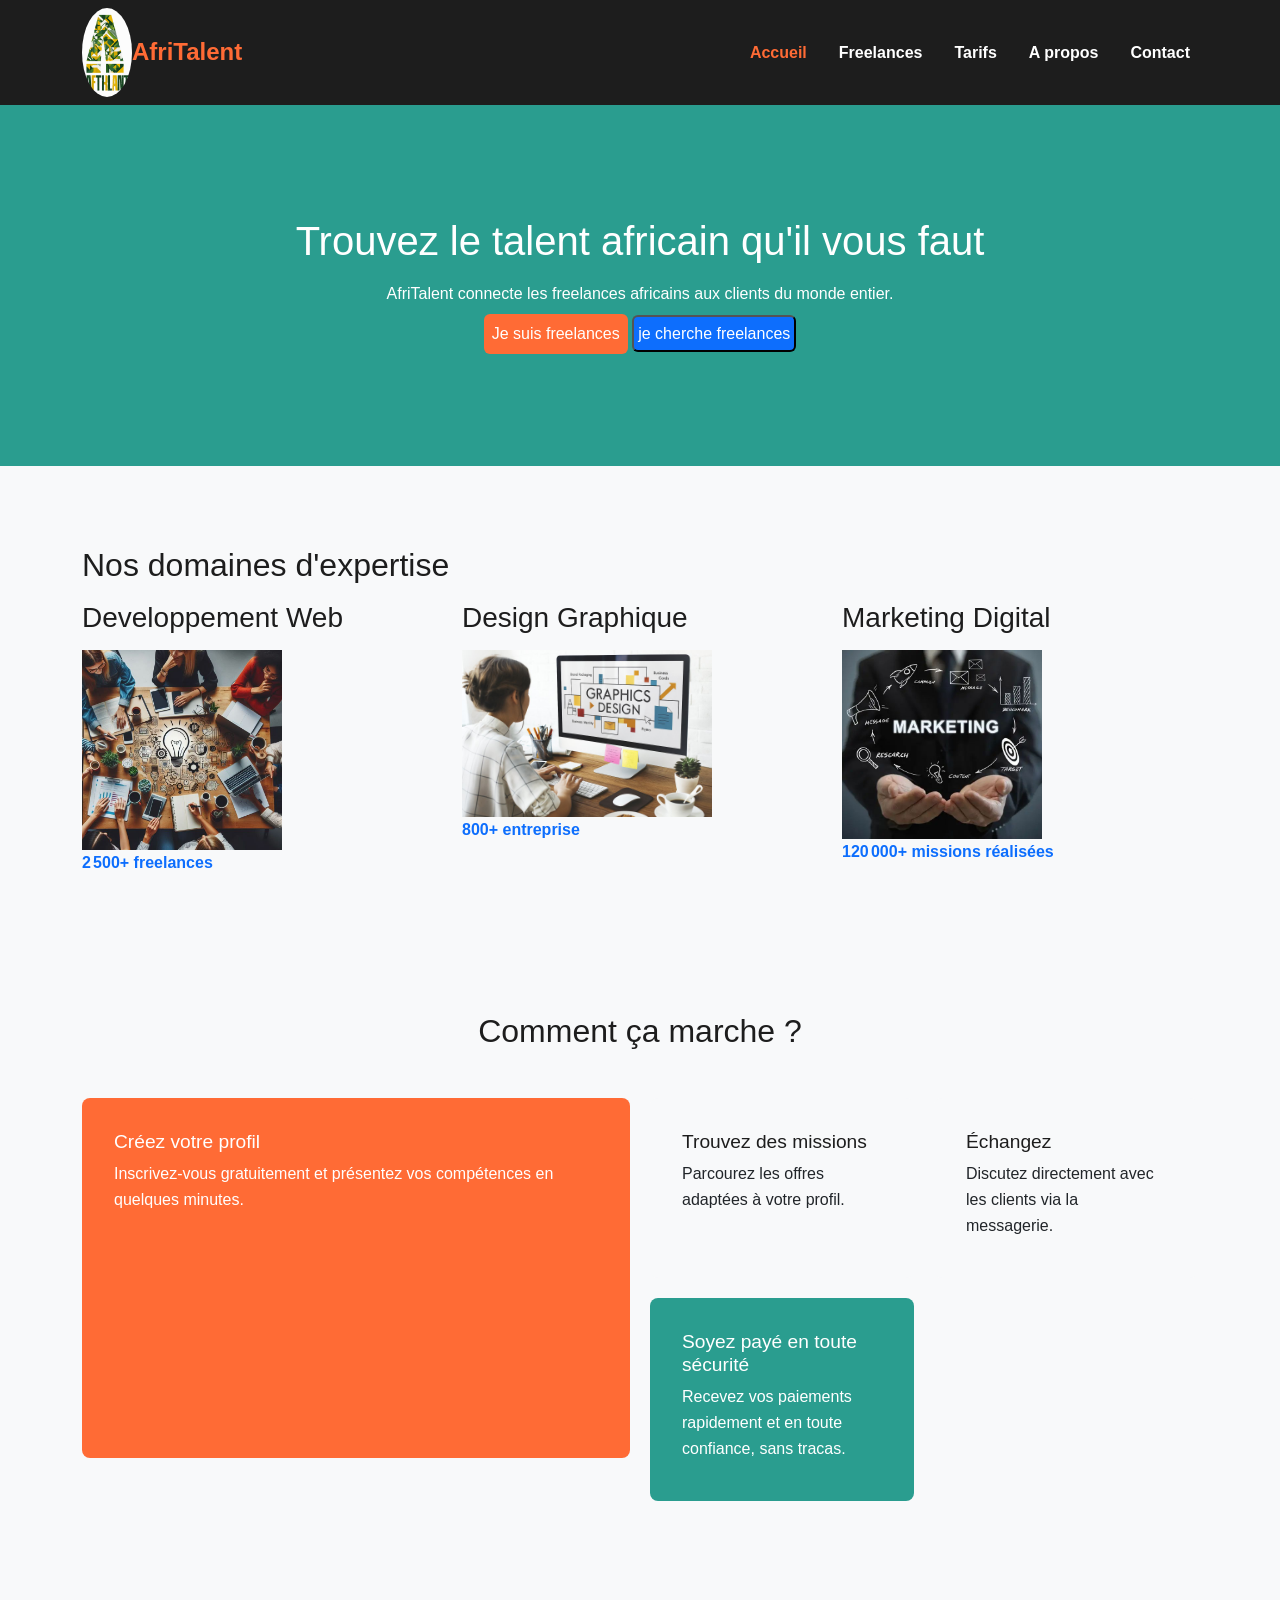
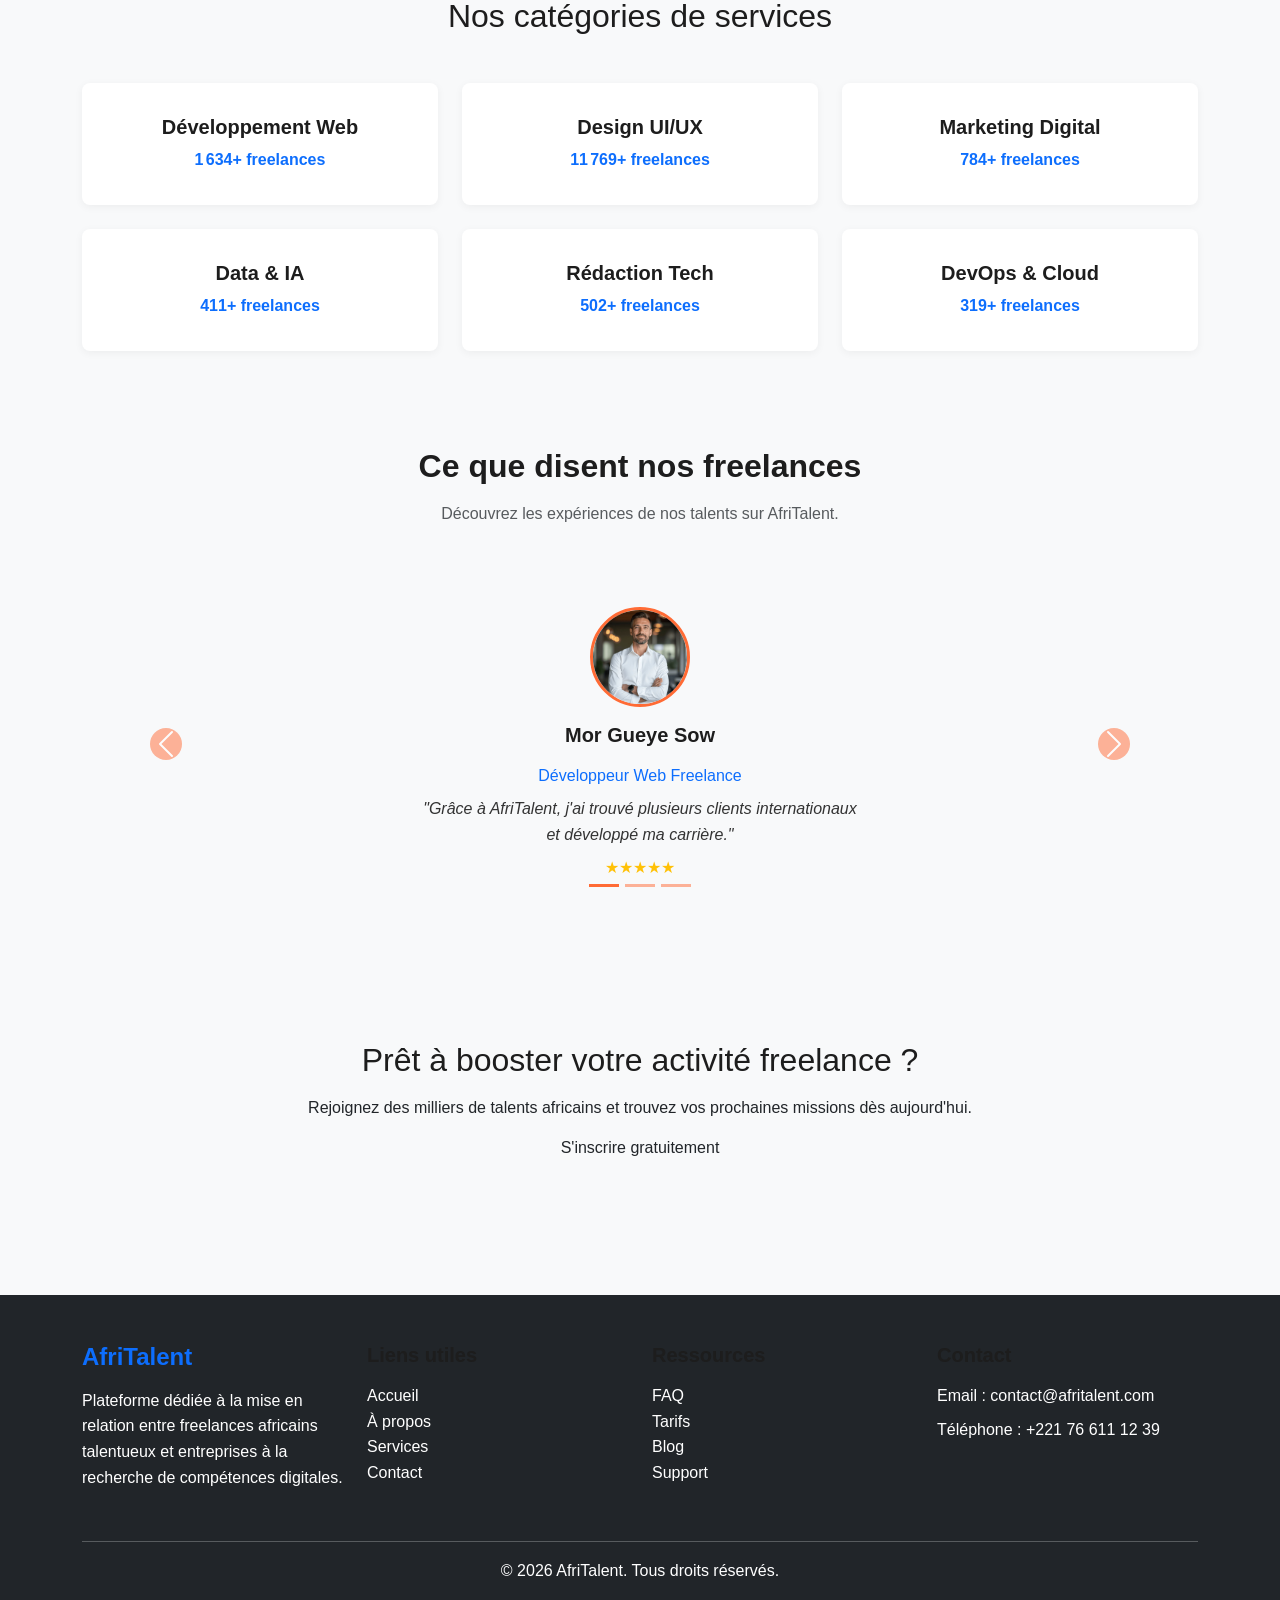
==== commit 247d0788: "JS : filtrage dynamique des freelances et validation du formulaire de contact" ====
--- a/index.html
+++ b/index.html
@@ -61,17 +61,18 @@
 <div class="row"> <div class="col-md-4"> 
 <h3>Developpement Web</h3>
 <img src="images/imageDevWeb.jpeg" alt="" width="200px">
-<P>+2500 freelances</P>
+<p class="fw-bold text-primary"><span class="counter" data-target="2500">0</span>+ freelances</p>
 </div> 
 <div class="col-md-4" fade-in> 
 <h3>Design Graphique</h3> 
 <img src="images/disignGraph 2026-05-16 at 15.49.54.jpeg" alt="" width="250px">
-<p>+800 entreprises</p> 
+<p class="fw-bold text-primary"><span class="counter" data-target="800">0</span>+ entreprise</p> 
 </div> 
 <div class="col-md-4" fade-in> 
 <h3>Marketing Digital</h3> 
 <img src="images/marktingPHOTO2026-05-16 at 15.49.54.jpeg" alt="" width="200px">
-<p> +12 000 missions réalisées</p> 
+<p class="fw-bold text-primary"><span class="counter" data-target="120000">0</span>+ missions réalisées</p>
+
 </div> 
 </div> 
 </div> 
@@ -113,41 +114,47 @@
         <div class="category-card">
           <i class="bi bi-code-slash"></i>
           <h5>Développement Web</h5>
-          <p>+2 500 freelances</p>
+          <p class="fw-bold text-primary"><span class="counter" data-target="2500">0</span>+ freelances</p>
+          
         </div>
       </div>
       <div class="col-md-4 col-sm-6" fade-in>
         <div class="category-card">
           <i class="bi bi-palette-fill"></i>
           <h5>Design UI/UX</h5>
-          <p>+1 800 freelances</p>
+          <p class="fw-bold text-primary"><span class="counter" data-target="18000">0</span>+ freelances</p>
+          
         </div>
       </div>
       <div class="col-md-4 col-sm-6" fade-in>
         <div class="category-card">
           <i class="bi bi-megaphone-fill"></i>
           <h5>Marketing Digital</h5>
-          <p>+1 200 freelances</p>
+          <p class="fw-bold text-primary"><span class="counter" data-target="1200">0</span>+ freelances</p>
+          
         </div>
       </div>
       <div class="col-md-4 col-sm-6"fade-in>
         <div class="category-card">
           <i class="bi bi-bar-chart-fill"></i>
           <h5>Data & IA</h5>
-          <p>+900 freelances</p>
+          <p class="fw-bold text-primary"><span class="counter" data-target="900">0</span>+ freelances</p>
+          
         </div>
       </div>                                                                   <div class="col-md-4 col-sm-6">
         <div class="category-card" fade-in>
           <i class="bi bi-pencil-square"></i>
           <h5>Rédaction Tech</h5>
-          <p>+1 100 freelances</p>
+          <p class="fw-bold text-primary"><span class="counter" data-target="1100">0</span>+ freelances</p>
+          
         </div>
       </div>
       <div class="col-md-4 col-sm-6" fade-in>
         <div class="category-card">
           <i class="bi bi-cloud-fill"></i>
           <h5>DevOps & Cloud</h5>
-          <p>+700 freelances</p>
+          <p class="fw-bold text-primary"><span class="counter" data-target="700">0</span>+ freelances</p>
+        
         </div>
       </div>
     </div>
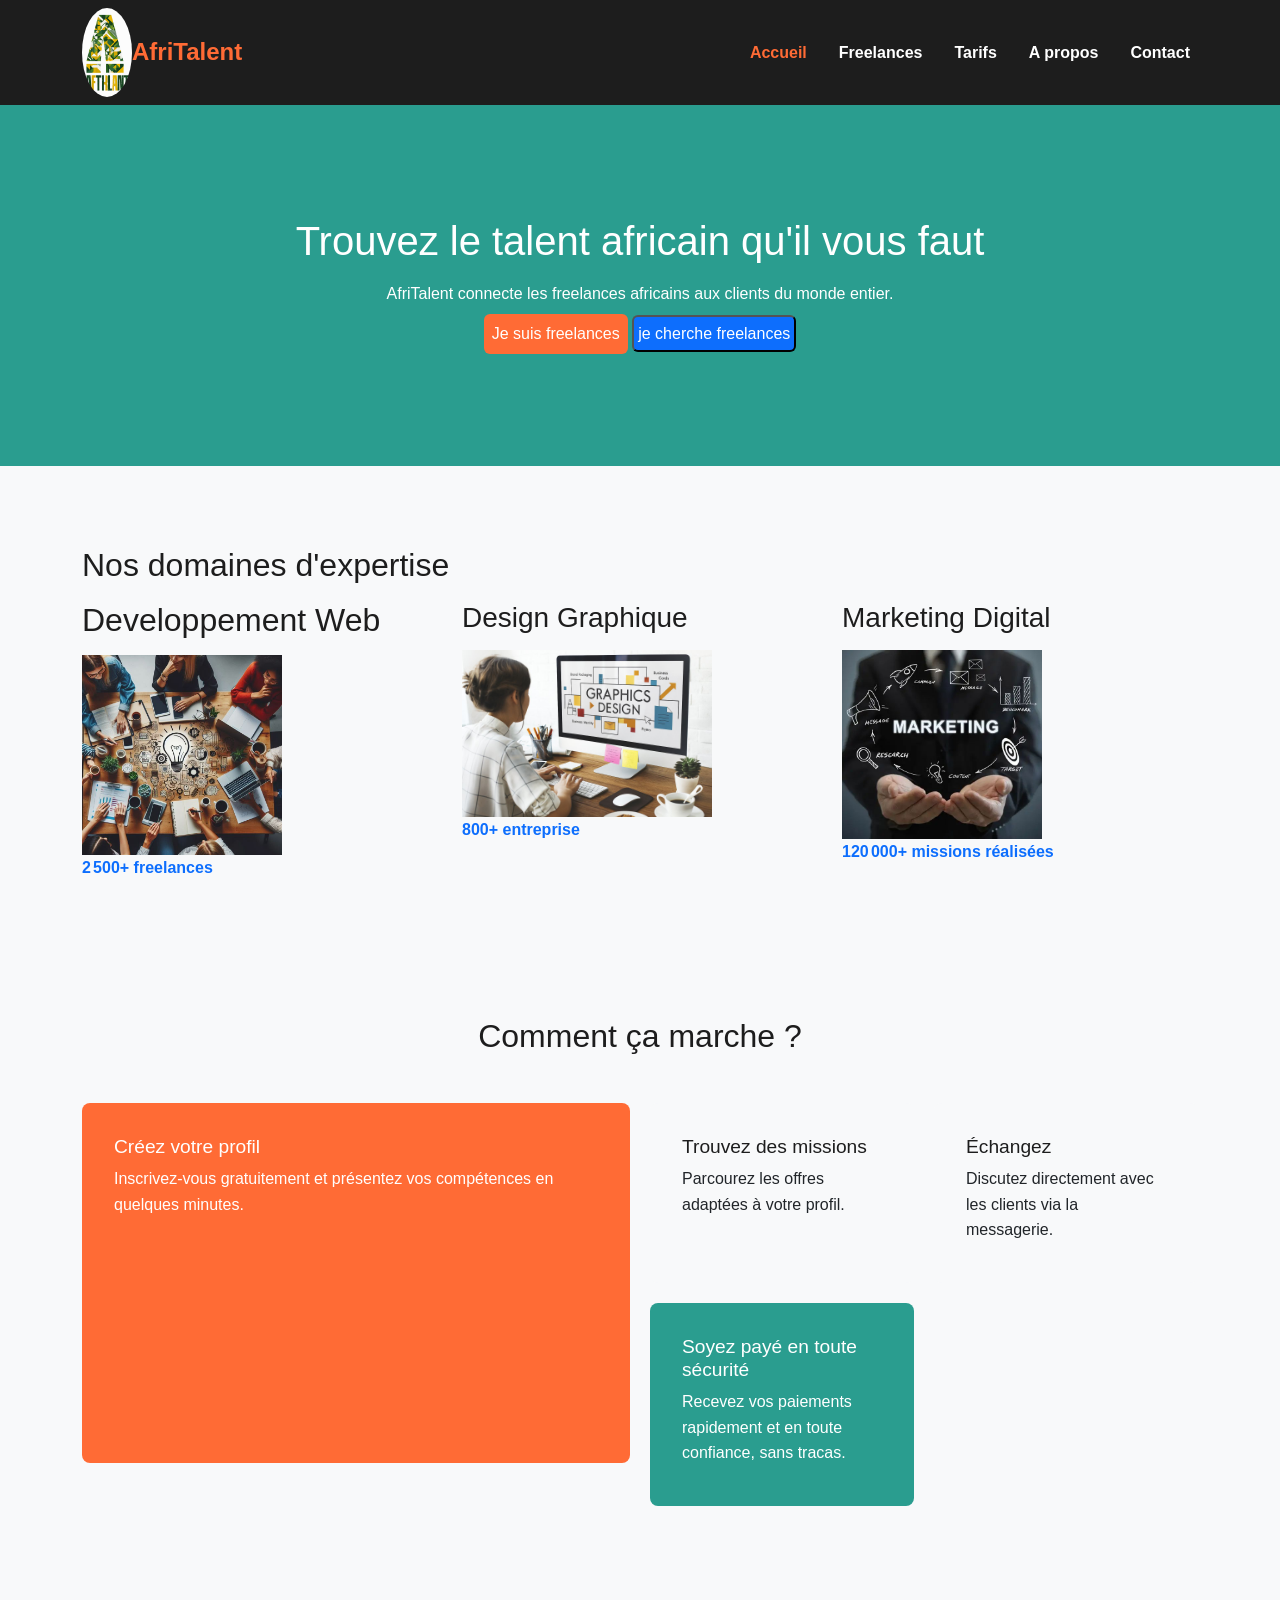
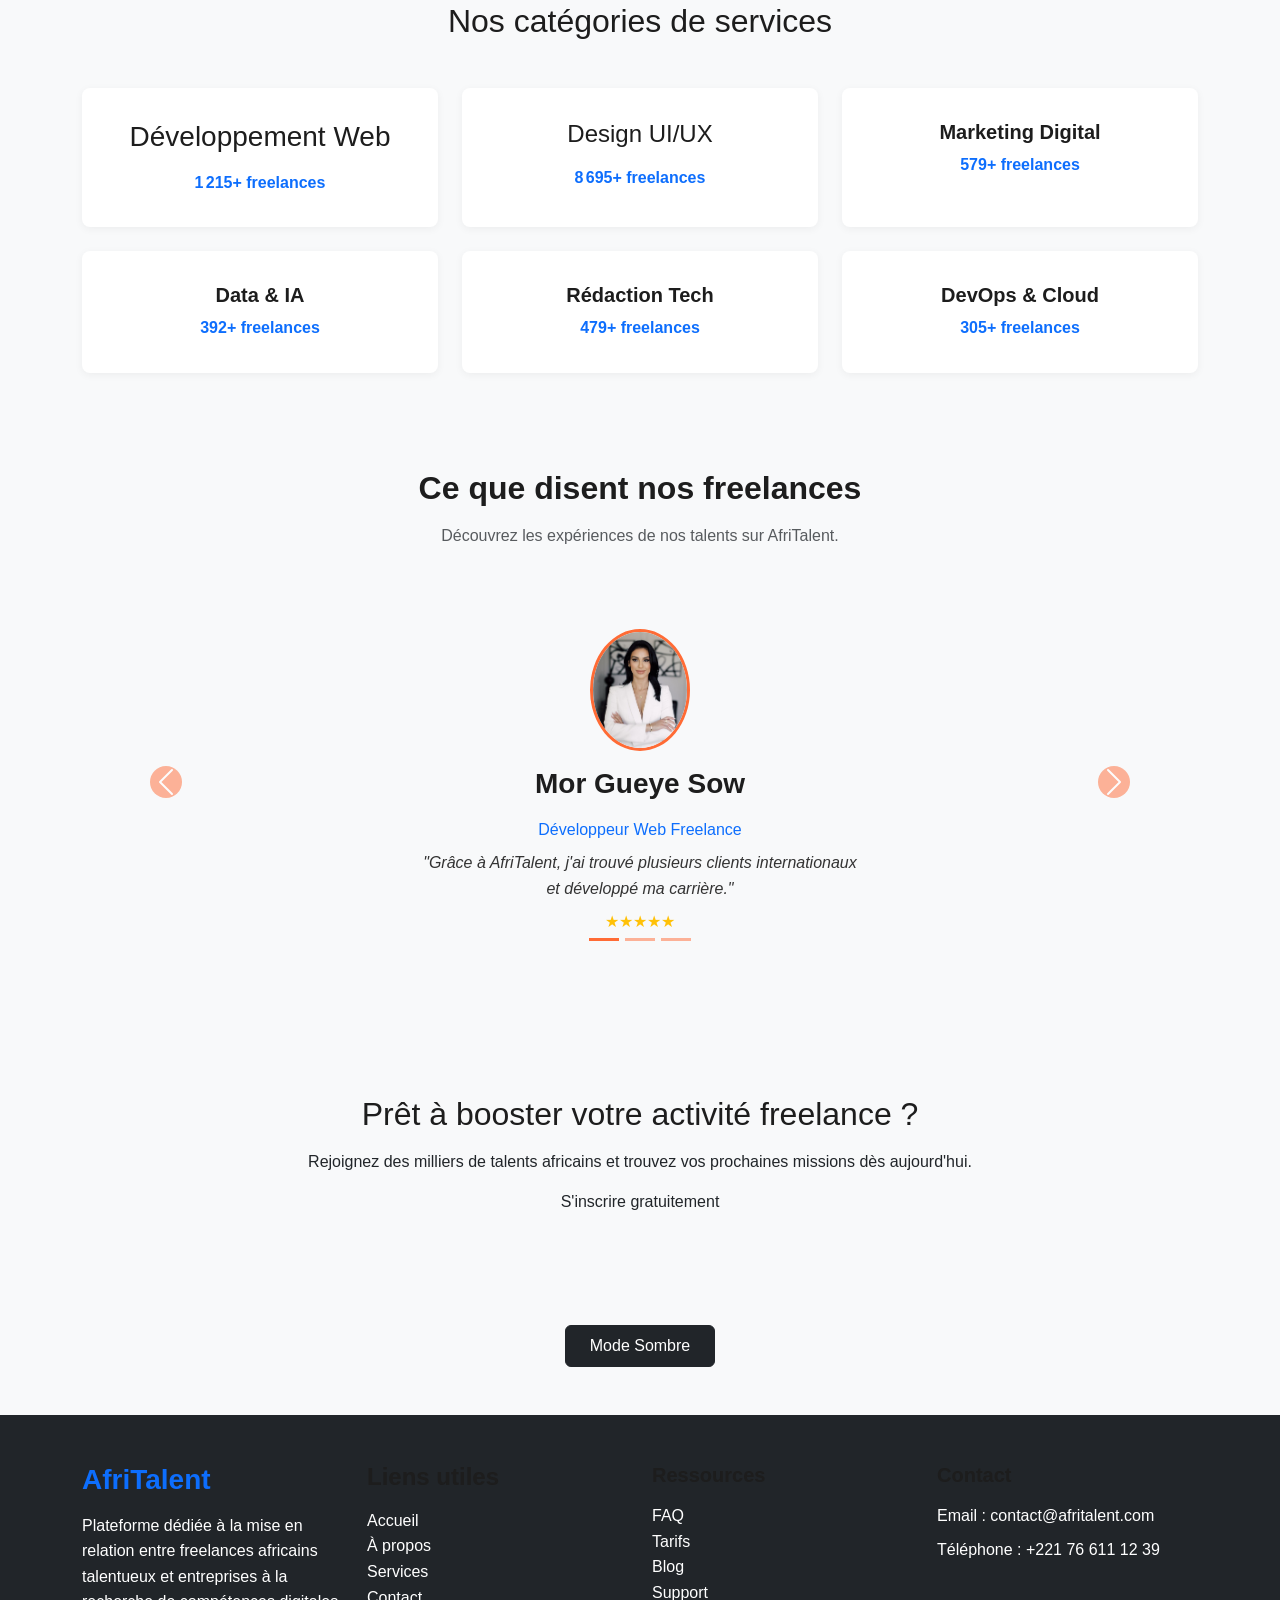
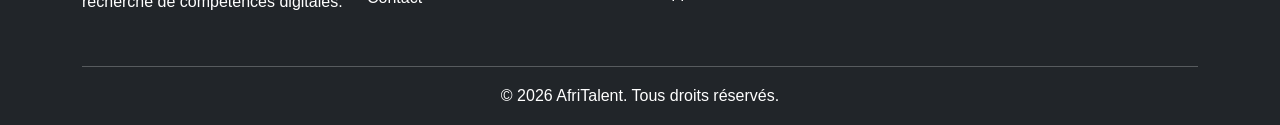
==== commit a6748674: ": Finalisation : corrections responsive, optimisation du code et commentaires" ====
--- a/index.html
+++ b/index.html
@@ -15,16 +15,16 @@
  <!-- Navigation Bootstrap commune a toutes les pages --> 
 <nav class="navbar navbar-expand-lg navbar-dark bg-dark"> 
 <div class="container"> 
-  <img src="images/logo Image 2026-06-12 at 01.43.27.jpeg" alt="" width="50">
+  <img src="images/logo.jpeg" alt="logo" width="50">
 
 <a class="navbar-brand" href="index.html">AfriTalent</a> 
 
 <button class="navbar-toggler" type="button" 
-data-bs-toggle="collapse" 
-data-bs-target="#navMenu" 
-aria-controls="navMenu" 
-aria-expanded="false" 
-aria-label="Toggle navigation"> 
+   data-bs-toggle="collapse" 
+    data-bs-target="#navMenu" 
+    aria-controls="navMenu" 
+    aria-expanded="false" 
+     aria-label="Toggle navigation"> 
 <span class="navbar-toggler-icon"></span> 
 </button> 
 <div class="collapse navbar-collapse" id="navMenu"> 
@@ -46,37 +46,38 @@
 <main> 
 <!-- Section Hero : accroche principale --> 
 <section id="hero" class="section-fade" > 
-<div class="container py-5"  > 
-<h1>Trouvez le talent africain qu'il vous faut</h1> 
-<p>AfriTalent connecte les freelances africains aux clients du 
-monde entier.</p> 
-<a href="freelances.html" class="btn btn-primary  p-2 rounded">Je suis freelances</a> 
-<button class="text-white bg-primary p-1 rounded">je cherche freelances</button>
-</div> 
+  <div class="container py-5"  > 
+    <h1>Trouvez le talent africain qu'il vous faut</h1> 
+   <p>AfriTalent connecte les freelances africains aux clients du 
+       monde entier.</p> 
+       <a href="freelances.html" class="btn btn-primary  p-2 rounded">Je suis freelances</a> 
+      <button class="text-white bg-primary p-1 rounded">je cherche freelances</button>
+   </div> 
 </section> 
 <!-- Section Services --> 
 <section id="services" class="section-fade"> 
-<div class="container py-5" fade-in> 
-<h2>Nos domaines d'expertise</h2> 
-<div class="row"> <div class="col-md-4"> 
-<h3>Developpement Web</h3>
-<img src="images/imageDevWeb.jpeg" alt="" width="200px">
-<p class="fw-bold text-primary"><span class="counter" data-target="2500">0</span>+ freelances</p>
-</div> 
-<div class="col-md-4" fade-in> 
-<h3>Design Graphique</h3> 
-<img src="images/disignGraph 2026-05-16 at 15.49.54.jpeg" alt="" width="250px">
-<p class="fw-bold text-primary"><span class="counter" data-target="800">0</span>+ entreprise</p> 
-</div> 
-<div class="col-md-4" fade-in> 
-<h3>Marketing Digital</h3> 
-<img src="images/marktingPHOTO2026-05-16 at 15.49.54.jpeg" alt="" width="200px">
-<p class="fw-bold text-primary"><span class="counter" data-target="120000">0</span>+ missions réalisées</p>
-
-</div> 
-</div> 
-</div> 
-</section> 
+  <div class="container py-5 fade-in"> 
+        <h2> Nos domaines d'expertise </h2> 
+    <div class="row"> <div class="col-md-4 fade-in"> 
+       <h2>Developpement Web</h2>
+      <img src="images/imageDevWeb.jpeg" alt=" Developpement web" width="200">
+      <p class="fw-bold text-primary"><span class="counter" data-target="2500">0</span>+ freelances</p>
+    </div> 
+      <div class="col-md-4 fade-in"> 
+       <h3>Design Graphique</h3> 
+       <img src="images/disignGraph.jpeg" alt="Designer" width="250">
+        <p class="fw-bold text-primary"><span class="counter" data-target="800">0</span>+ entreprise</p> 
+      </div> 
+          <div class="col-md-4 fade-in"> 
+             <h3>Marketing Digital </h3> 
+           <img src="images/markting.jpeg" alt="expert Marketing Digital" width="200">
+            <p class="fw-bold text-primary"><span class="counter" data-target="120000">0</span>+ missions réalisées</p>
+
+          </div> 
+   </div> 
+
+ </div>
+  </section> 
 <section class="how-it-works py-5">
   <div class="container">
     <h2 class="text-center mb-5">Comment ça marche ?</h2>
@@ -106,27 +107,27 @@
 </section>
 
 
-<section class="categories py-5 bg-light" class="section-fade">
+<section class="categories py-5 bg-light class=section-fade">
   <div class="container">
     <h2 class="text-center mb-5">Nos catégories de services</h2>
-    <div class="row g-4" fade-in>
+    <div class="row g-4 fade-in" >
       <div class="col-md-4 col-sm-6">
         <div class="category-card">
           <i class="bi bi-code-slash"></i>
-          <h5>Développement Web</h5>
+          <h3>Développement Web</h3>
           <p class="fw-bold text-primary"><span class="counter" data-target="2500">0</span>+ freelances</p>
           
         </div>
       </div>
-      <div class="col-md-4 col-sm-6" fade-in>
+      <div class="col-md-4 col-sm-6 fade-in">
         <div class="category-card">
           <i class="bi bi-palette-fill"></i>
-          <h5>Design UI/UX</h5>
+          <h4>Design UI/UX</h4>
           <p class="fw-bold text-primary"><span class="counter" data-target="18000">0</span>+ freelances</p>
           
         </div>
       </div>
-      <div class="col-md-4 col-sm-6" fade-in>
+      <div class="col-md-4 col-sm-6 fade-in">
         <div class="category-card">
           <i class="bi bi-megaphone-fill"></i>
           <h5>Marketing Digital</h5>
@@ -134,22 +135,23 @@
           
         </div>
       </div>
-      <div class="col-md-4 col-sm-6"fade-in>
+      <div class="col-md-4 col-sm-6 fade-in">
         <div class="category-card">
           <i class="bi bi-bar-chart-fill"></i>
           <h5>Data & IA</h5>
           <p class="fw-bold text-primary"><span class="counter" data-target="900">0</span>+ freelances</p>
           
         </div>
-      </div>                                                                   <div class="col-md-4 col-sm-6">
-        <div class="category-card" fade-in>
+    </div> 
+      <div class="col-md-4 col-sm-6">
+        <div class="category-card fade-in">
           <i class="bi bi-pencil-square"></i>
           <h5>Rédaction Tech</h5>
           <p class="fw-bold text-primary"><span class="counter" data-target="1100">0</span>+ freelances</p>
           
         </div>
       </div>
-      <div class="col-md-4 col-sm-6" fade-in>
+      <div class="col-md-4 col-sm-6 fade-in">
         <div class="category-card">
           <i class="bi bi-cloud-fill"></i>
           <h5>DevOps & Cloud</h5>
@@ -177,8 +179,8 @@
 
         <div class="carousel-item active">
           <div class="testimonial-card text-center mx-auto">
-            <img src="images/Image temoignage 2026-05-16 at 17.05.01.jpeg" class="rounded-circle mb-3" width="100" height="100" alt="">
-            <h5 class="fw-bold">Mor Gueye Sow</h5>
+            <img src="images/temoi1.jpeg" class="rounded-circle mb-3" width="100" height="100" alt="temoignage clien1">
+            <h3 class="fw-bold">Mor Gueye Sow</h3>
             <p class="text-primary">Développeur Web Freelance</p>
             <p class="fst-italic">"Grâce à AfriTalent, j'ai trouvé plusieurs clients internationaux et développé ma carrière."</p>
             <div class="text-warning">★★★★★</div>
@@ -187,8 +189,8 @@
 
         <div class="carousel-item">
           <div class="testimonial-card text-center mx-auto">
-            <img src="images/temoi2 Image 2026-06-11 at 23.25.56.jpeg" class="rounded-circle mb-3" width="100" height="100" alt="">
-            <h5 class="fw-bold">Diarra Diongue</h5>
+            <img src="images/temoi2.jpeg" class="rounded-circle mb-3" width="100" height="100" alt="temoignage client2">
+            <h4 class="fw-bold">Diarra Diongue</h4>
             <p class="text-primary">Graphiste Designer</p>
             <p class="fst-italic">"Une plateforme simple et efficace pour mettre en valeur mes créations et trouver des projets."</p>
             <div class="text-warning">★★★★★</div>
@@ -197,7 +199,7 @@
 
         <div class="carousel-item">
           <div class="testimonial-card text-center mx-auto">
-            <img src="images/temoignage3 Image 2026-05-16 at 17.05.01.jpeg" class="rounded-circle mb-3" width="100" height="100" alt="">
+            <img src="images/temoi3.jpeg" class="rounded-circle mb-3" width="100" height="100" alt="temoignage clien3">
             <h5 class="fw-bold">Nene Touré</h5>
             <p class="text-primary">Community Manager</p>
             <p class="fst-italic">"AfriTalent m'a permis de collaborer avec des entreprises sérieuses et d'élargir mon réseau."</p>
@@ -234,6 +236,20 @@
   </div>
 </section>
 
+<button id="backToTop" class="back-to-top" title="Retour en haut">
+  <i class="bi bi-arrow-up"></i>
+</button>
+
+
+<!-- BOUTON DARK MODE -->
+<div class="text-center my-4">
+  <button id="darkModeToggle" class="btn btn-dark px-4 py-2">
+    <i class="bi bi-moon-fill"></i> Mode Sombre
+  </button>
+</div>
+
+
+
 <!-- PIED --> 
 
 
@@ -242,7 +258,7 @@
     <div class="row">
 
       <div class="col-md-3 mb-4 ">
-        <h4 class="fw-bold text-primary">AfriTalent</h4>
+        <h3 class="fw-bold text-primary">AfriTalent</h3>
         <p>
           Plateforme dédiée à la mise en relation entre freelances africains 
           talentueux et entreprises à la recherche de compétences digitales.
@@ -251,7 +267,7 @@
 
       
       <div class="col-md-3 mb-4">
-        <h5 class="fw-bold">Liens utiles</h5>
+        <h4 class="fw-bold">Liens utiles</h4>
         <ul class="list-unstyled">
           <li><a href="index.html" class="text-white text-decoration-none">Accueil</a></li>
           <li><a href="about.html" class="text-white text-decoration-none">À propos</a></li>
@@ -298,9 +314,7 @@
   </div>
 </footer>
 
-<button id="backToTop" class="back-to-top" title="Retour en haut">
-  <i class="bi bi-arrow-up"></i>
-</button>
+</main>
 
 <!-- Bootstrap 5 via CDN : script JavaScript --> 
 <script 
--- a/css/style.css
+++ b/css/style.css
@@ -615,11 +615,11 @@
 
 body.dark-mode .bg-light,
 body.dark-mode .bg-white {
-  background-color: #1a1a1a !important;
+  background-color: #1a1a1a ;
 }
 
 body.dark-mode .text-muted {
-  color: #aaaaaa !important;
+  color: #aaaaaa ;
 }
 
 body.dark-mode .form-control,
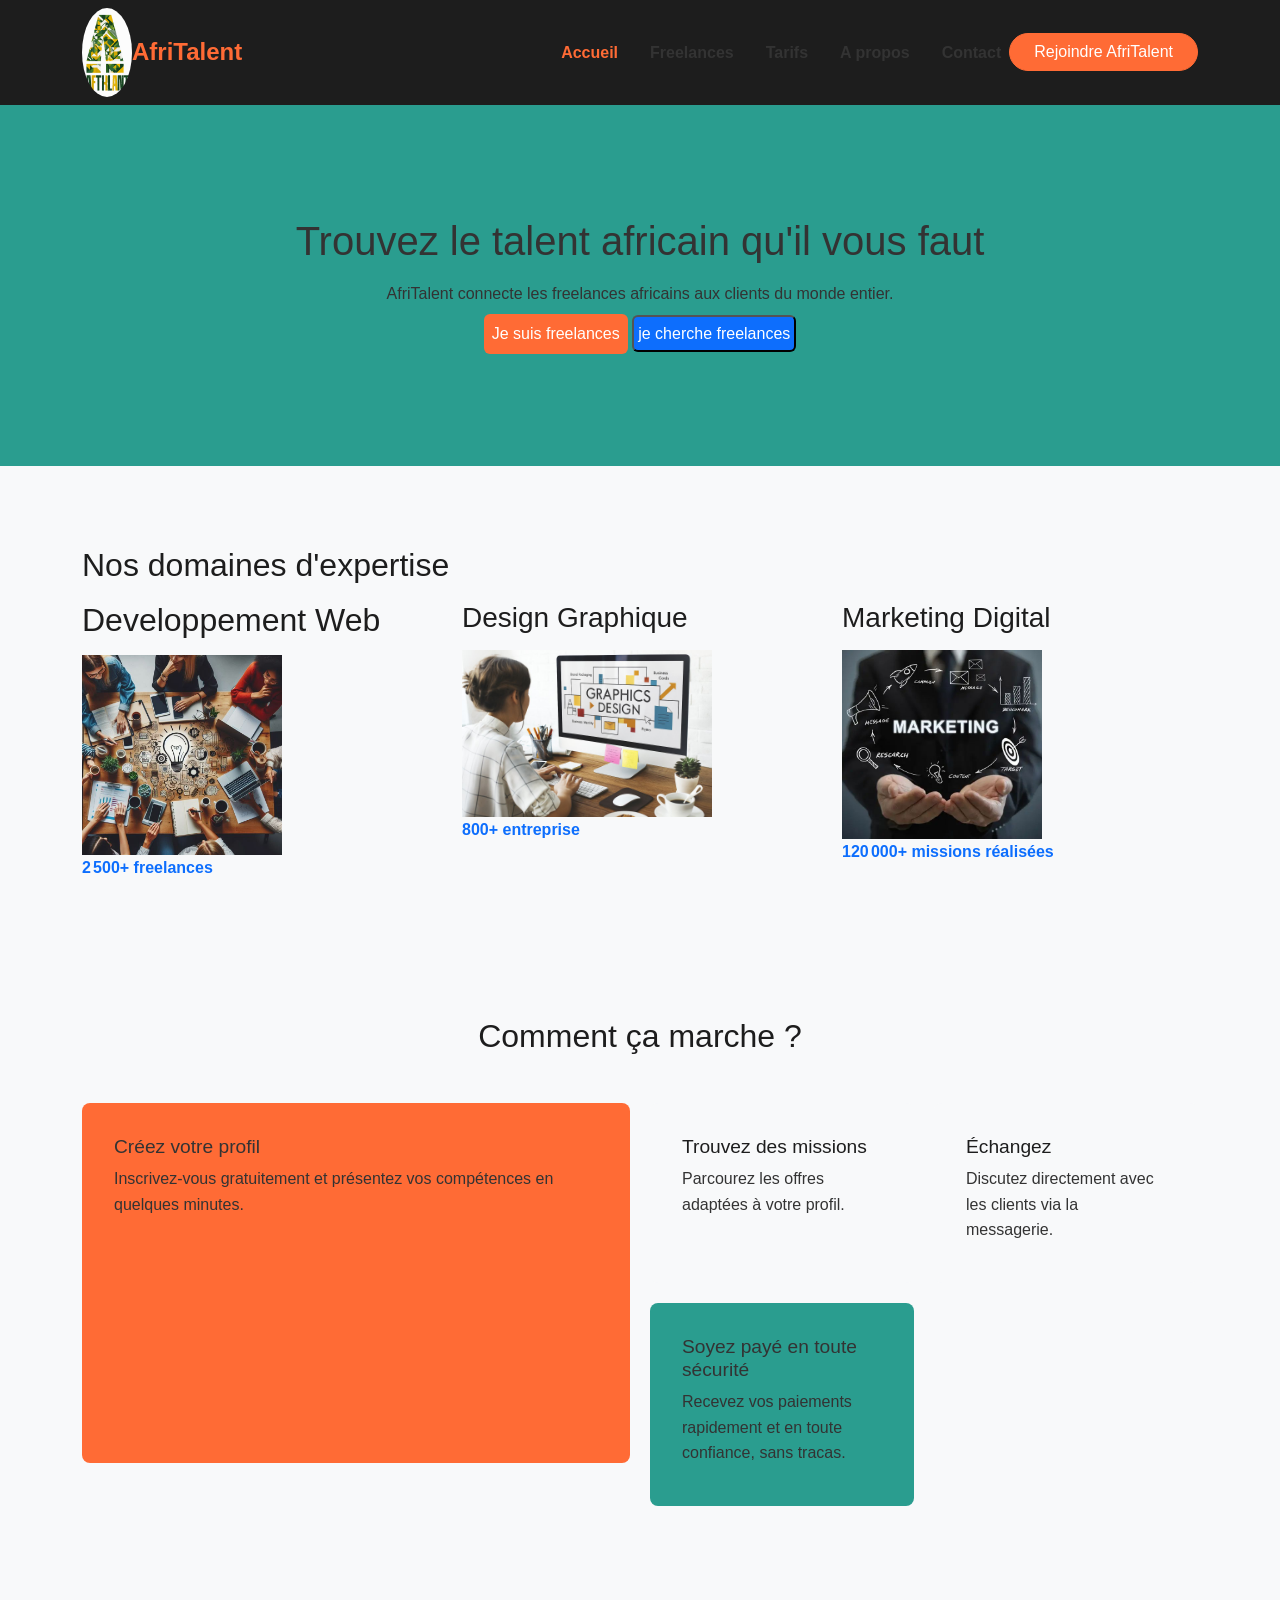
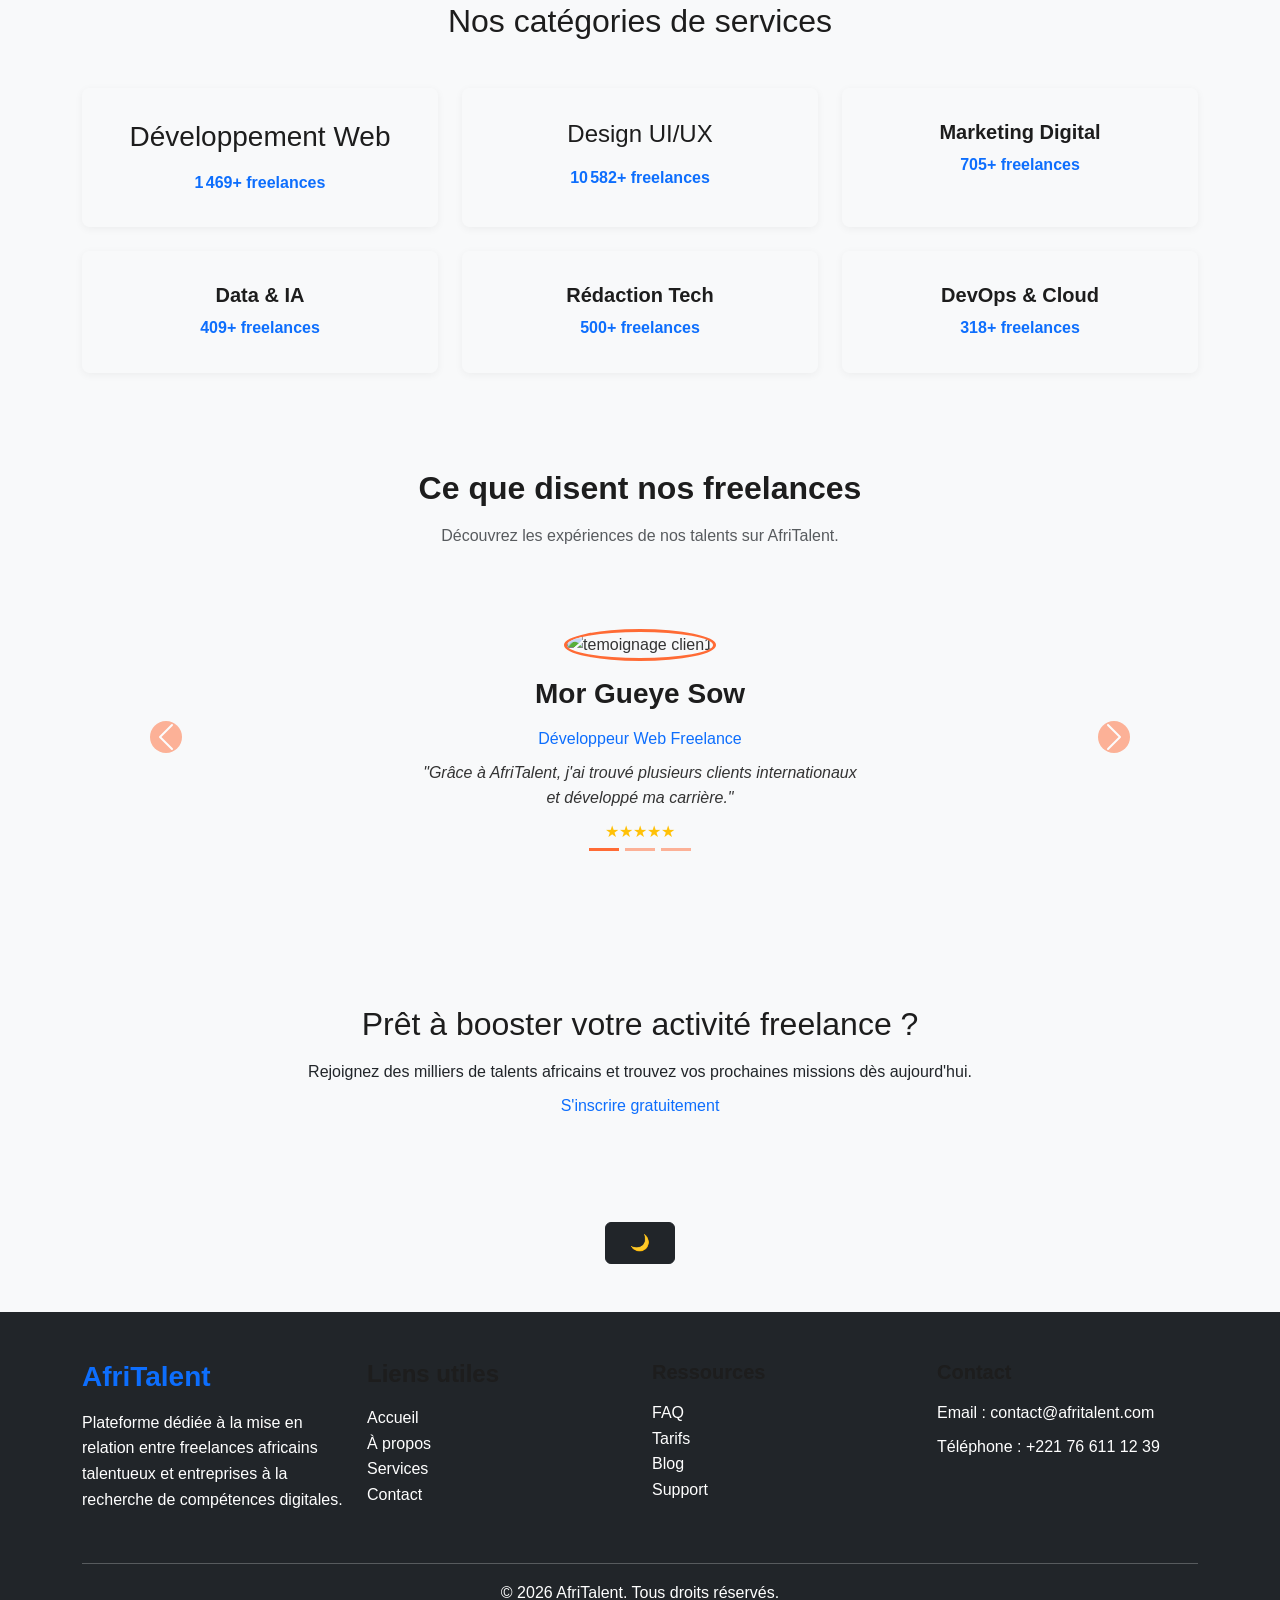
==== commit 15424c23: "Déploiement : GitHub Pages activé, README finalisé et présentation PowerPoint ajoutée" ====
--- a/index.html
+++ b/index.html
@@ -39,10 +39,17 @@
 propos</a></li> <li class="nav-item"><a class="nav-link" 
 href="contact.html">Contact</a></li> 
 </ul> 
+</div>
+<a href="#" class="btn btn-primary rounded-pill px-4">Rejoindre AfriTalent</a>
+
+</nav> 
 </div> 
-</div> 
-</nav>
+
 <!-- Contenu principal --> 
+
+
+
+ 
 <main> 
 <!-- Section Hero : accroche principale --> 
 <section id="hero" class="section-fade" > 
@@ -179,7 +186,7 @@
 
         <div class="carousel-item active">
           <div class="testimonial-card text-center mx-auto">
-            <img src="images/temoi1.jpeg" class="rounded-circle mb-3" width="100" height="100" alt="temoignage clien1">
+            <img src="images/TEMOI1.jpeg" class="rounded-circle mb-3" width="100" height="100" alt="temoignage clien1">
             <h3 class="fw-bold">Mor Gueye Sow</h3>
             <p class="text-primary">Développeur Web Freelance</p>
             <p class="fst-italic">"Grâce à AfriTalent, j'ai trouvé plusieurs clients internationaux et développé ma carrière."</p>
@@ -231,7 +238,7 @@
     <div class="container text-center text-dark py-5">
       <h2 class="cta-title">Prêt à booster votre activité freelance ?</h2>
       <p class="cta-text">Rejoignez des milliers de talents africains et trouvez vos prochaines missions dès aujourd'hui.</p>
-      <a href="#" class="btn btn-cta">S'inscrire gratuitement</a>
+      <a href="freelances.html" class="bg-primar=">S'inscrire gratuitement</a>
     </div>
   </div>
 </section>
@@ -244,13 +251,11 @@
 <!-- BOUTON DARK MODE -->
 <div class="text-center my-4">
   <button id="darkModeToggle" class="btn btn-dark px-4 py-2">
-    <i class="bi bi-moon-fill"></i> Mode Sombre
+    <i class="bi bi-moon-fill"></i> 🌙
   </button>
 </div>
 
 
-
-<!-- PIED --> 
 
 
 <footer class="bg-dark text-white pt-5 pb-3 mt-5">
--- a/css/style.css
+++ b/css/style.css
@@ -4,7 +4,7 @@
   --color-dark: #1D1D1D;
   --color-light: #F8F9FA;
   --color-text: #333333;
-  --color-white: #FFFFFF;
+  --color-white: #FFFF
 
   --font-heading: 'Poppins', sans-serif;
   --font-body: 'Open Sans', sans-serif;
@@ -34,7 +34,7 @@
    STYLES DE BASE
 ============================ */
 body {
-  font-family: var(--font-body);0O 
+  font-family: var(--font-body);
   color: var(--color-text);
   background-color: var(--color-light);
   line-height: 1.6;
@@ -297,7 +297,7 @@
   box-s }
 
   /* =
-  form CONTA= */
+  formULQIRE DE  CONTA= */
 .card.border-0.shadow-sm {
   border-radius: var(--radius);
 }
